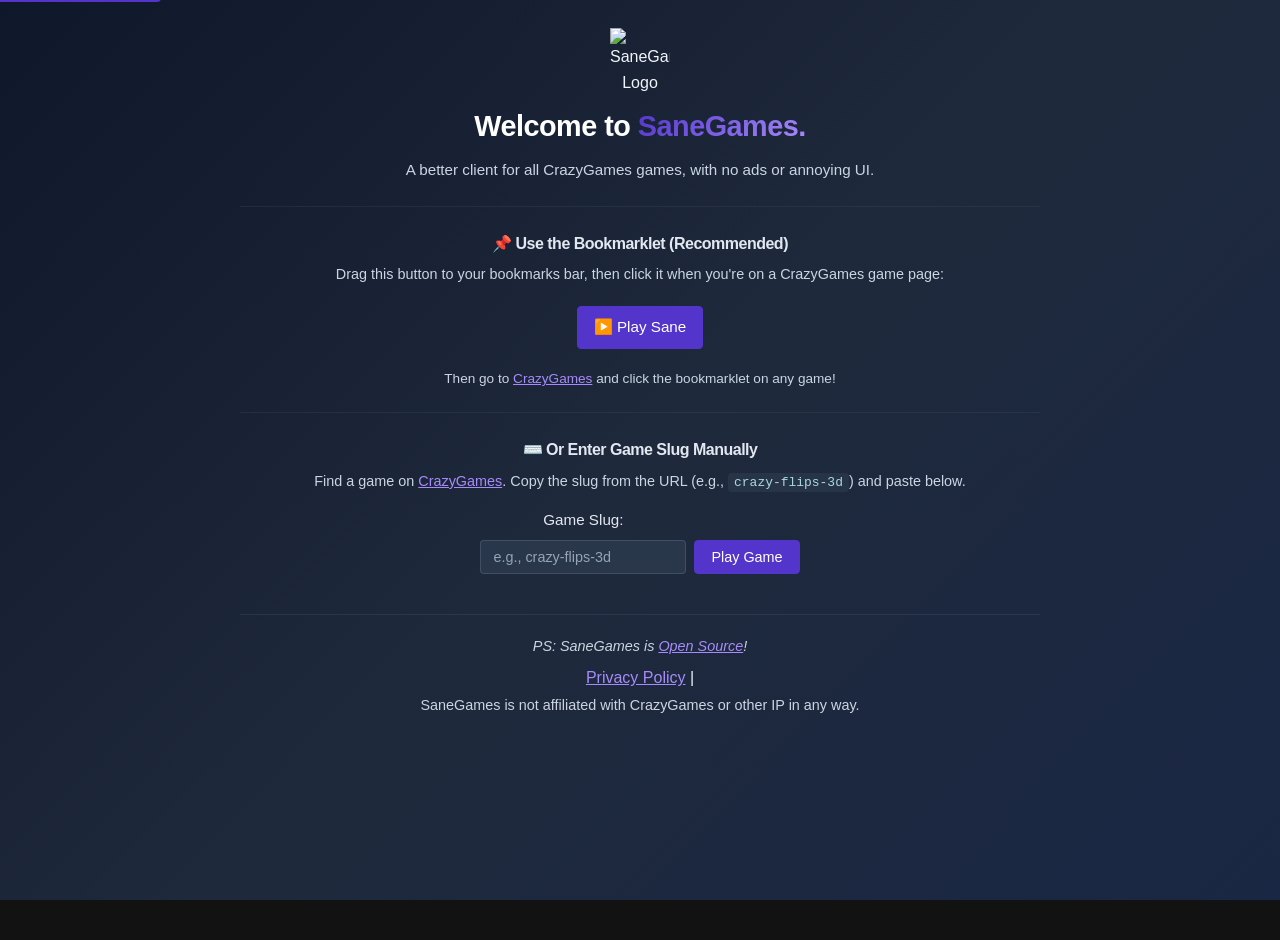
==== index.html @ f8cfde4a "fix footer: update affiliation notice to use paragraph tag for better formatting" ====
<!DOCTYPE html>
<html lang="en">

<head>
    <title>SaneGames - Play CrazyGames Without Ads</title>
    <meta charset="UTF-8" />
    <meta name="viewport" content="width=device-width, initial-scale=1.0" />
    <meta name="color-scheme" content="dark" />

    <link rel="icon" type="image/png" href="assets/favicon.png" />

    <meta name="description" content="A better client for all CrazyGames games, with no ads or annoying UI. Free, open source, and fast." />
    <meta name="keywords" content="games, free games, online games, no ads, crazygames, client, wrapper, open source" />
    <meta name="author" content="SaneGames (Elouan Grimm)" />
    <meta name="theme-color" content="#5335CC" />

    <meta property="og:title" content="SaneGames - Play CrazyGames Without Ads" />
    <meta property="og:description" content="A better client for all CrazyGames games, with no ads or annoying UI." />
    <meta property="og:image" content="assets/thumbnail.png" />
    <meta property="og:type" content="website" />
    <meta property="og:url" content="https://sanegames.elouan.xyz/" />
    <meta property="og:site_name" content="SaneGames" />

    <meta name="twitter:card" content="summary_large_image" />
    <meta name="twitter:title" content="SaneGames - Play CrazyGames Without Ads" />
    <meta name="twitter:description" content="A better client for all CrazyGames games, with no ads or annoying UI." />
    <meta name="twitter:image" content="assets/thumbnail.png" />

    <script type="application/ld+json">
    {
      "@context": "https://schema.org",
      "@type": "WebApplication",
      "name": "SaneGames",
      "description": "A better client for all CrazyGames games, with no ads or annoying UI.",
      "url": "https://sanegames.elouan.xyz/",
      "image": "https://sanegames.elouan.xyz/assets/thumbnail.png",
      "applicationCategory": "GameApplication",
      "offers": {
        "@type": "Offer",
        "price": "0",
        "priceCurrency": "USD"
      },
      "author": {
        "@type": "Person",
        "name": "Elouan Grimm"
      }
    }
    </script>

    <script>
        !function (e, t) { var s, r, o, i; t.__SV || (window.posthog = t, t._i = [], t.init = function (n, a, p) { function g(e, t) { var s = t.split("."); 2 == s.length && (e = e[s[0]], t = s[1]), e[t] = function () { e.push([t].concat(Array.prototype.slice.call(arguments, 0))) } } (o = e.createElement("script")).type = "text/javascript", o.crossOrigin = "anonymous", o.async = !0, o.src = a.api_host.replace(".i.posthog.com", "-assets.i.posthog.com") + "/static/array.js", (i = e.getElementsByTagName("script")[0]).parentNode.insertBefore(o, i); var c = t; for (void 0 !== p ? c = t[p] = [] : p = "posthog", c.people = c.people || [], c.toString = function (e) { var t = "posthog"; return "posthog" !== p && (t += "." + p), e || (t += " (stub)"), t }, c.people.toString = function () { return c.toString(1) + ".people (stub)" }, s = "init bs ws ge fs capture De Ai $s register register_once register_for_session unregister unregister_for_session Is getFeatureFlag getFeatureFlagPayload isFeatureEnabled reloadFeatureFlags updateEarlyAccessFeatureEnrollment getEarlyAccessFeatures on onFeatureFlags onSurveysLoaded onSessionId getSurveys getActiveMatchingSurveys renderSurvey canRenderSurvey canRenderSurveyAsync identify setPersonProperties group resetGroups setPersonPropertiesForFlags resetPersonPropertiesForFlags setGroupPropertiesForFlags resetGroupPropertiesForFlags reset get_distinct_id getGroups get_session_id get_session_replay_url alias set_config startSessionRecording stopSessionRecording sessionRecordingStarted captureException loadToolbar get_property getSessionProperty xs Ss createPersonProfile Es gs opt_in_capturing opt_out_capturing has_opted_in_capturing has_opted_out_capturing clear_opt_in_out_capturing ys debug ks getPageViewId captureTraceFeedback captureTraceMetric".split(" "), r = 0; r < s.length; r++)g(c, s[r]); t._i.push([n, a, p]) }, t.__SV = 1) }(document, window.posthog || []),
            posthog.init("phc_W4DPbbp1Qbz4lPVtWrFF54GFUabBHpKzNJx9U6fryBZ", {
                api_host: "https://posthog.elouan.xyz/ingest",
                ui_host: "https://us.posthog.com",
                person_profiles: "always",
            });
    </script>

    <link rel="stylesheet" href="style.css" />
</head>

<body>
    <a href="#main-content" class="skip-link">Skip to main content</a>

    <div class="loader" id="loader" aria-label="Loading game...">Loading…</div>

    <main class="loader" id="gameInput">
        <div class="hero-section">
            <img src="assets/logo.png" alt="SaneGames Logo" style="width:60px; display:block; margin: 0 auto 0.5em auto;" />
            <h1>Welcome to <b>SaneGames.</b></h1>
            <h2 id="tagline">
                A better client for all CrazyGames games, with no ads or annoying UI.
            </h2>
        </div>

        <section id="main-content" aria-label="Game loading options">
            <h3>📌 Use the Bookmarklet (Recommended)</h3>
            <p>
                Drag this button to your bookmarks bar, then click it when you're on a CrazyGames game page:
            </p>
            <div style="text-align: center; margin: 0.8em 0;">
                <a href="javascript:(function(){const s='sanegames.elouan.xyz',h=window.location.hostname,f=window.location.href;if(h===s){alert('Hey, don\'t CLICK me here, DRAG me to your bookmarks bar!')}else{const r=/crazygames\.(?:com|id|dev|co\.uk|net|org|[a-z]{2})\/game\/([^\/?#]+)/,m=f.match(r);if(m&&m[1]){const g=m[1],n=`https://sanegames.elouan.xyz/?game=${g}`;window.location.href=n}else{alert('Please navigate to a CrazyGames game page first, then click the bookmarklet.')}}})();"
                    class="bookmarklet-button" draggable="true"
                    onclick="event.preventDefault(); alert('Hey, don\'t CLICK me here, DRAG me to your bookmarks bar!');"
                    role="button"
                    aria-label="Drag to bookmarks bar to install SaneGames bookmarklet">
                    ▶️ Play Sane
                </a>
            </div>
            <p style="text-align: center; font-size: 0.85em; margin-top: 0.8em;">
                Then go to <a href="https://www.crazygames.com/" rel="noopener noreferrer">CrazyGames</a> and click the bookmarklet on any game!
            </p>
        </section>

        <section>
            <h3>⌨️ Or Enter Game Slug Manually</h3>
            <p>
                Find a game on <a href="https://www.crazygames.com/" rel="noopener noreferrer">CrazyGames</a>. Copy the slug from the URL (e.g., <code>crazy-flips-3d</code>) and paste below.
            </p>
            <div style="display: flex; gap: 8px; justify-content: center; align-items: flex-end; flex-wrap: wrap; margin: 1em 0;">
                <div>
                    <label for="gameSlugInput" class="input-label">Game Slug:</label>
                    <input type="text" placeholder="e.g., crazy-flips-3d" id="gameSlugInput" aria-label="Game slug input field. Press Enter or click Play Game to load." />
                </div>
                <button onclick="loadGameFromInput()" aria-label="Load and play the entered game">Play Game</button>
            </div>
        </section>

        <footer>
            <p>
                <i>PS: SaneGames is
                    <a href="https://github.com/sanegamz/sanegamz.github.io" rel="noopener noreferrer">Open Source</a>!</i>
            </p>
            <nav aria-label="Footer links">
                <a href="/privacypolicy">Privacy Policy</a> | <p>SaneGames is not affiliated with CrazyGames or other IP in any way.</p>
            </nav>
        </footer>
    </main>
	<div id="recommendationsPopup">
		<h2>Game Recommendations</h2>
		<p>Below are a few half-decent games.</p>
		<ul>
			<li>
				<a href="?game=ragdoll-archers" onclick="closeRecommendations()">Ragdoll Archers</a>
			</li>
			<li>
				<a href="?game=havendock" onclick="closeRecommendations()">Havendock</a>
			</li>
			<li>
				<a href="?game=crazy-flips-3d" onclick="closeRecommendations()">Crazy Flips 3D</a>
			</li>
		</ul>

		<h3 onclick="closeRecommendations()" style="cursor: pointer; color: #e0d9ff;">Close</h3>
	</div>

    <script src="main.js"></script>
</body>

</html>
---- style.css ----
html {
    scroll-behavior: smooth;
}

body {
    width: 100%;
    margin: 0;
    background: linear-gradient(135deg, #0f172a 0%, #1e293b 50%, #1a2744 100%);
    background-attachment: fixed;
    min-height: 100vh;
    color: #f1f5f9;
    font-family: -apple-system, BlinkMacSystemFont, 'Segoe UI', 'Roboto', 'Oxygen', 'Ubuntu', 'Cantarell', 'Fira Sans', 'Droid Sans', 'Helvetica Neue', sans-serif;
    font-size: 16px;
    line-height: 1.6;
}

/* Skip link for accessibility */
.skip-link {
    position: absolute;
    top: -40px;
    left: 0;
    background: #5335CC;
    color: white;
    padding: 8px;
    text-decoration: none;
    border-radius: 0 0 4px 0;
    z-index: 100;
}

.skip-link:focus {
    top: 0;
}

.loader {
    display: flex;
    flex-direction: column;
    justify-content: center;
    align-items: center;
    min-height: 100vh;
    text-align: center;
    padding: 20px;
}

.loader>* {
    margin: 0.4em 0;
}

main {
    padding: 20px;
    max-width: 800px;
    width: 100%;
    margin: 0 auto;
}

h1, h2, h3, h4, h5, h6 {
    font-weight: 600;
    letter-spacing: -0.5px;
}

h1 {
    font-size: 1.8rem;
    margin: 0.2em 0 0.3em 0;
    color: #fff;
    font-weight: 700;
}

h1 b {
    background: linear-gradient(135deg, #5335CC 0%, #a78bfa 100%);
    -webkit-background-clip: text;
    -webkit-text-fill-color: transparent;
    background-clip: text;
}

.hero-section {
    text-align: center;
    margin-bottom: 1.5em;
    padding-bottom: 1em;
    border-bottom: 1px solid rgba(100, 116, 139, 0.15);
}

h2 {
    font-size: 0.95rem;
    margin: 0.3em 0 0.5em 0;
    color: #cbd5e1;
    font-weight: 400;
    letter-spacing: 0;
}

h3 {
    font-size: 1rem;
    margin: 0 0 0.5em 0;
    color: #e2e8f0;
    font-weight: 600;
}

section {
    margin: 1em 0;
    padding: 1em 0;
    border-bottom: 1px solid rgba(100, 116, 139, 0.15);
}

section:last-of-type {
    border-bottom: none;
}

footer {
    margin-top: 1.5em;
    padding-top: 1em;
    padding-bottom: 1em;
    border-top: 1px solid rgba(100, 116, 139, 0.2);
    text-align: center;
}

footer nav {
    margin-top: 0.5em;
}

footer p {
    margin: 0.3em 0;
    font-size: 0.9em;
}

p {
    margin: 0.5em 0;
    color: #cbd5e1;
    line-height: 1.5;
    font-size: 0.9em;
}

code {
    background-color: rgba(51, 65, 85, 0.5);
    padding: 2px 6px;
    border-radius: 4px;
    font-family: 'Monaco', 'Courier New', monospace;
    color: #a8dadc;
    font-size: 0.9em;
}

.input-label {
    display: block;
    margin-bottom: 0.5em;
    font-weight: 500;
    color: #e2e8f0;
    font-size: 0.95em;
}

.loader {
    display: flex;
    flex-direction: column;
    justify-content: center;
    align-items: center;
    height: 100vh;
}

.loader>* {
    margin: 0.5em 0;
}

input[type='text'] {
    padding: 8px 12px;
    border: 1px solid rgba(100, 116, 139, 0.4);
    border-radius: 4px;
    font-size: 0.9em;
    background-color: rgba(51, 65, 85, 0.6);
    color: #f1f5f9;
    width: 100%;
    max-width: 250px;
    box-sizing: border-box;
    transition: all 0.15s ease;
    font-family: inherit;
}

input[type='text']:focus {
    outline: none;
    border-color: #5335CC;
    background-color: rgba(51, 65, 85, 0.8);
}

input[type='text']::placeholder {
    color: #94a3b8;
}

button {
    padding: 8px 16px;
    border: 1px solid #5335CC;
    border-radius: 4px;
    background: #5335CC;
    color: white;
    font-size: 0.9em;
    font-weight: 500;
    cursor: pointer;
    transition: all 0.15s ease;
    font-family: inherit;
}

button:hover {
    background: #6842d6;
    border-color: #6842d6;
}

button:active {
    background: #4527b3;
}

button:focus {
    outline: 2px solid #a78bfa;
    outline-offset: 2px;
}

button:disabled {
    opacity: 0.5;
    cursor: not-allowed;
}

.css-inwm4l,
.css-13yk3gq,
#qr-modal-toggle-button,
a[target="_blank"] {
    display: none !important;
}

#gameInput {
    display: none !important;
}

#gameInput.active {
    display: block !important;
}

a {
    color: #a78bfa;
    cursor: pointer;
    text-decoration: underline;
    transition: color 0.2s ease;
}

a:hover {
    color: #d8b4fe;
    text-decoration: none;
}

a:focus {
    outline: 2px solid #a78bfa;
    outline-offset: 2px;
    border-radius: 2px;
}

a[rel="noopener noreferrer"]:after {
    margin-left: 4px;
}

#recommendationsPopup {
    display: none;
    position: fixed;
    top: 50%;
    left: 50%;
    transform: translate(-50%, -50%);
    background-color: #334155;
    color: white;
    padding: 20px;
    border-radius: 0.5em;
    box-shadow: 0 0 10px rgba(0, 0, 0, 0.5);
    z-index: 1000;
    width: 80%;
    max-width: 600px;
}

#recommendationsPopup h2 {
    margin-top: 0;
}

#recommendationsPopup ul {
    list-style-type: none;
    padding: 0;
}

#recommendationsPopup li {
    margin-bottom: 0.5em;
}

#recommendationsPopup a {
    color: #a993ff;
    text-decoration: none;
}

#recommendationsPopup a:hover {
    text-decoration: underline;
}

#recommendationsPopup.active {
    display: block;
}

.bookmarklet-button {
    display: inline-block;
    padding: 8px 16px;
    background: #5335CC;
    color: white;
    font-size: 0.95em;
    font-weight: 500;
    text-decoration: none;
    border-radius: 4px;
    cursor: grab;
    transition: all 0.15s ease;
    user-select: none;
    border: 1px solid #5335CC;
    margin: 0.5em 0;
}

.bookmarklet-button:hover {
    background: #6842d6;
    border-color: #6842d6;
}

.bookmarklet-button:active {
    cursor: grabbing;
    background: #4527b3;
}

.bookmarklet-button:focus {
    outline: 2px solid #a78bfa;
    outline-offset: 2px;
}

#cookieConsentBanner {
    display: none;
    /* Initially hidden by JavaScript if cookie exists */
    position: fixed;
    bottom: 15px;
    /* Elevate slightly from the absolute bottom */
    left: 50%;
    /* Center horizontally */
    width: 90%;
    /* Don't take full width on larger screens */
    max-width: 550px;
    /* Max width for the banner */
    background-color: #2d3748;
    /* Dark bluish-gray, or your preferred dark gray */
    color: #e2e8f0;
    /* Light gray text for readability */
    padding: 18px 25px;
    border-radius: 8px;
    /* Rounded corners */
    z-index: 100000;
    box-shadow: 0 4px 15px rgba(0, 0, 0, 0.2);
    /* Softer shadow */
    text-align: left;
    /* Align text to the left for a cleaner look in a smaller box */
    font-family: 'Arial', sans-serif;
    /* Or your site's font */
    font-size: 14px;
    line-height: 1.5;
    box-sizing: border-box;
}

#cookieConsentBanner p {
    margin: 0 0 15px 0;
    /* Paragraph bottom margin */
    font-size: 13.5px;
    /* Slightly smaller text for the paragraph */
}

#cookieConsentBanner a {
    color: #a3bffa;
    /* A lighter, accessible blue for links on dark bg */
    text-decoration: underline;
    font-weight: normal;
    /* Normal weight for links in paragraph */
}

#cookieConsentBanner a:hover {
    color: #c3daff;
}

.cookie-buttons-container {
    /* Flex container for buttons */
    display: flex;
    justify-content: flex-end;
    /* Align buttons to the right */
    gap: 10px;
    /* Space between buttons */
    margin-top: 10px;
}

#cookieConsentBanner button {
    background-color: #5335CC;
    /* YOUR PRIMARY PURPLE */
    color: white;
    border: none;
    padding: 8px 16px;
    /* Smaller padding for smaller buttons */
    border-radius: 5px;
    cursor: pointer;
    font-weight: bold;
    font-size: 13px;
    /* Smaller font for buttons */
    transition: background-color 0.2s ease, transform 0.1s ease;
    min-width: 100px;
    /* Minimum width for buttons */
    text-align: center;
}

#cookieConsentBanner button:hover {
    background-color: #5737d9;
    /* Darker shade of purple on hover */
    transform: translateY(-1px);
    /* Slight lift on hover */
}

/* "Decline" or "Essentials" button - more subtle */
#cookieConsentBanner button#cookieDeclineButton {
    background-color: #4a5568;
    /* A medium gray */
    color: #e2e8f0;
    /* Light gray text */
}

#cookieConsentBanner button#cookieDeclineButton:hover {
    background-color: #718096;
    /* Lighter gray on hover */
}

/* Adjust body padding when banner is visible */
/* The height of this banner will be less, so padding can be smaller */
body.cookie-banner-visible {
    /* Calculate based on banner height + bottom offset + some leeway */
    /* Approx: 18+13.5 (font-size*line-height) + 15 + 10 + 35 (button height) + 18 + 15 = ~115px */
    padding-bottom: 120px;
    /* Adjust as needed */
}

/* Responsive adjustments for very small screens */
@media (max-width: 768px) {
    h1 {
        font-size: 2.2rem;
    }

    h2 {
        font-size: 1.05rem;
    }

    h3 {
        font-size: 1.1rem;
    }

    main {
        padding: 30px 16px;
    }

    .loader {
        padding: 30px 16px;
    }
}

@media (max-width: 600px) {
    h1 {
        font-size: 1.8rem;
    }

    h2 {
        font-size: 1rem;
    }

    h3 {
        font-size: 1rem;
    }

    section {
        padding: 1.5em 0;
        margin: 1.5em 0;
    }

    #cookieConsentBanner {
        width: 95%;
        bottom: 10px;
        padding: 15px;
    }

    #cookieConsentBanner p {
        font-size: 13px;
    }

    .cookie-buttons-container {
        flex-direction: column;
        align-items: stretch;
    }

    #cookieConsentBanner button {
        width: 100%;
        margin: 5px 0;
        font-size: 14px;
        padding: 10px 15px;
    }

    body.cookie-banner-visible {
        padding-bottom: 180px;
    }
}
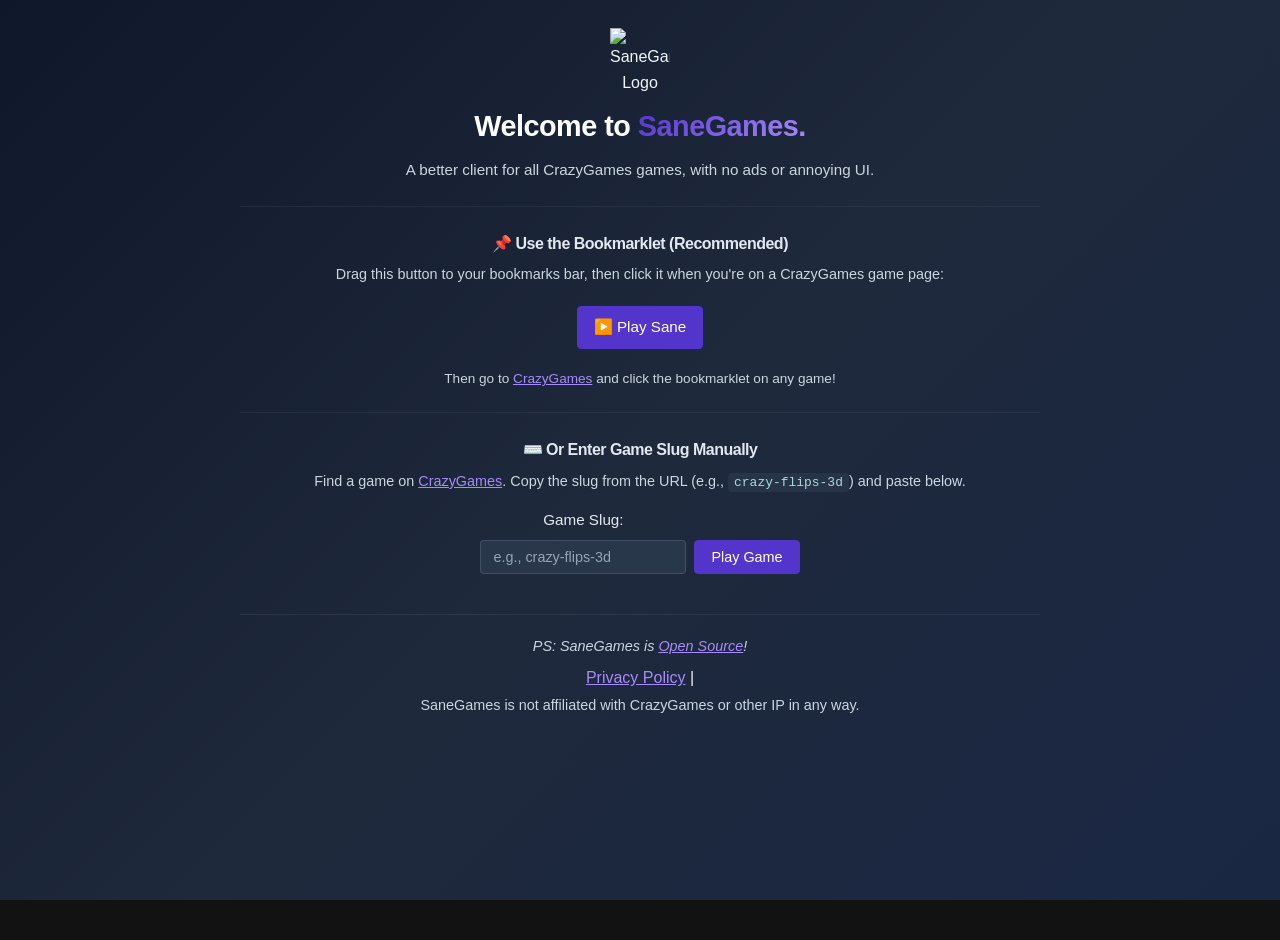
==== commit 865068bd: "fix accessibility: remove skip link as it was redundant" ====
--- a/index.html
+++ b/index.html
@@ -60,8 +60,6 @@
 </head>
 
 <body>
-    <a href="#main-content" class="skip-link">Skip to main content</a>
-
     <div class="loader" id="loader" aria-label="Loading game...">Loading…</div>
 
     <main class="loader" id="gameInput">
--- a/style.css
+++ b/style.css
@@ -12,23 +12,6 @@
     font-family: -apple-system, BlinkMacSystemFont, 'Segoe UI', 'Roboto', 'Oxygen', 'Ubuntu', 'Cantarell', 'Fira Sans', 'Droid Sans', 'Helvetica Neue', sans-serif;
     font-size: 16px;
     line-height: 1.6;
-}
-
-/* Skip link for accessibility */
-.skip-link {
-    position: absolute;
-    top: -40px;
-    left: 0;
-    background: #5335CC;
-    color: white;
-    padding: 8px;
-    text-decoration: none;
-    border-radius: 0 0 4px 0;
-    z-index: 100;
-}
-
-.skip-link:focus {
-    top: 0;
 }
 
 .loader {
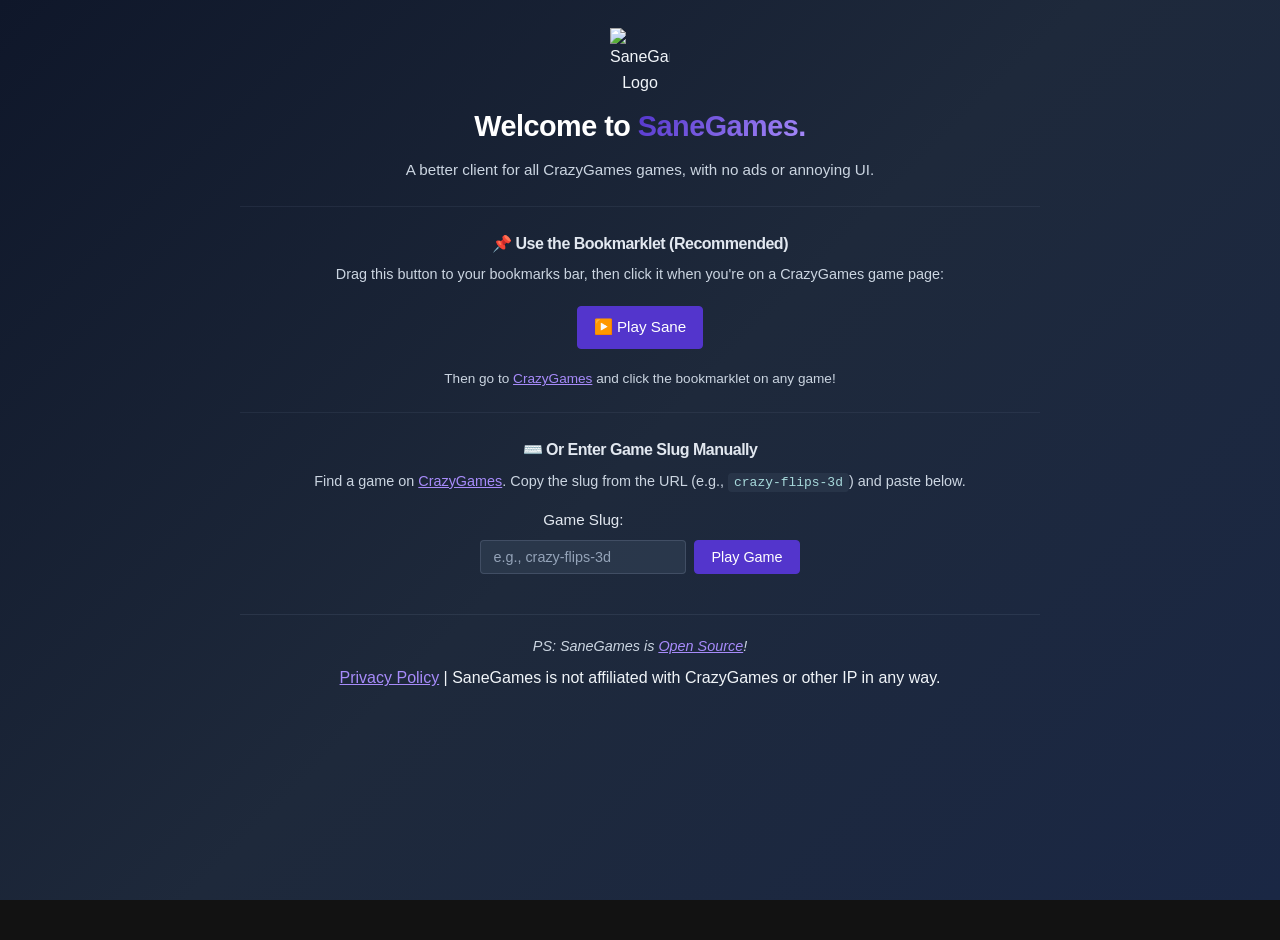
==== commit 8e764e05: "fix footer: remove paragraph tag for affiliation notice for better formatting" ====
--- a/index.html
+++ b/index.html
@@ -110,7 +110,7 @@
                     <a href="https://github.com/sanegamz/sanegamz.github.io" rel="noopener noreferrer">Open Source</a>!</i>
             </p>
             <nav aria-label="Footer links">
-                <a href="/privacypolicy">Privacy Policy</a> | <p>SaneGames is not affiliated with CrazyGames or other IP in any way.</p>
+                <a href="/privacypolicy">Privacy Policy</a> | SaneGames is not affiliated with CrazyGames or other IP in any way.
             </nav>
         </footer>
     </main>
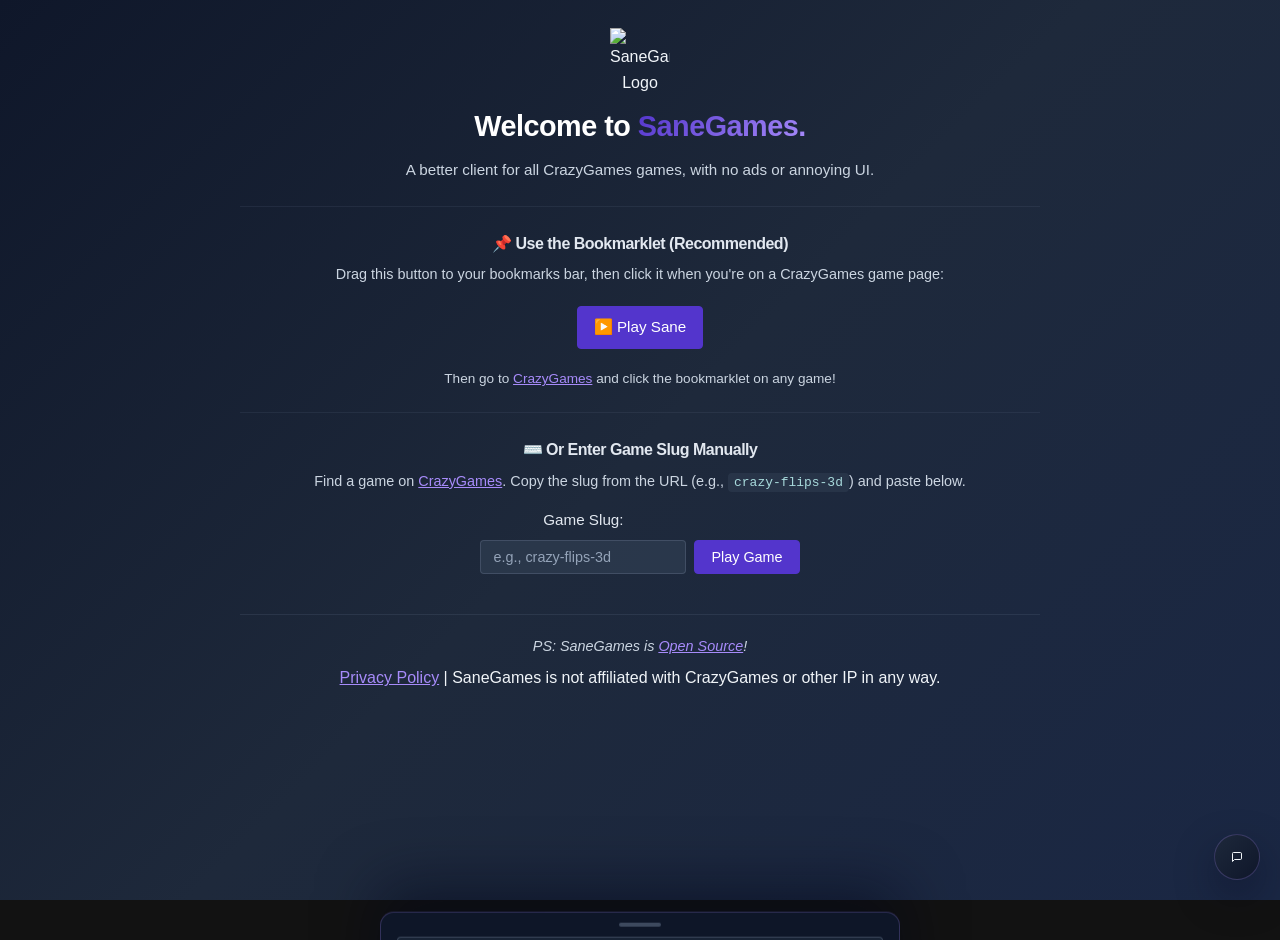
==== commit e46a3416: "EXPERIMENTAL PALMFRAME" ====
--- a/index.html
+++ b/index.html
@@ -35,11 +35,6 @@
       "url": "https://sanegames.elouan.xyz/",
       "image": "https://sanegames.elouan.xyz/assets/thumbnail.png",
       "applicationCategory": "GameApplication",
-      "offers": {
-        "@type": "Offer",
-        "price": "0",
-        "priceCurrency": "USD"
-      },
       "author": {
         "@type": "Person",
         "name": "Elouan Grimm"
@@ -50,9 +45,9 @@
     <script>
         !function (e, t) { var s, r, o, i; t.__SV || (window.posthog = t, t._i = [], t.init = function (n, a, p) { function g(e, t) { var s = t.split("."); 2 == s.length && (e = e[s[0]], t = s[1]), e[t] = function () { e.push([t].concat(Array.prototype.slice.call(arguments, 0))) } } (o = e.createElement("script")).type = "text/javascript", o.crossOrigin = "anonymous", o.async = !0, o.src = a.api_host.replace(".i.posthog.com", "-assets.i.posthog.com") + "/static/array.js", (i = e.getElementsByTagName("script")[0]).parentNode.insertBefore(o, i); var c = t; for (void 0 !== p ? c = t[p] = [] : p = "posthog", c.people = c.people || [], c.toString = function (e) { var t = "posthog"; return "posthog" !== p && (t += "." + p), e || (t += " (stub)"), t }, c.people.toString = function () { return c.toString(1) + ".people (stub)" }, s = "init bs ws ge fs capture De Ai $s register register_once register_for_session unregister unregister_for_session Is getFeatureFlag getFeatureFlagPayload isFeatureEnabled reloadFeatureFlags updateEarlyAccessFeatureEnrollment getEarlyAccessFeatures on onFeatureFlags onSurveysLoaded onSessionId getSurveys getActiveMatchingSurveys renderSurvey canRenderSurvey canRenderSurveyAsync identify setPersonProperties group resetGroups setPersonPropertiesForFlags resetPersonPropertiesForFlags setGroupPropertiesForFlags resetGroupPropertiesForFlags reset get_distinct_id getGroups get_session_id get_session_replay_url alias set_config startSessionRecording stopSessionRecording sessionRecordingStarted captureException loadToolbar get_property getSessionProperty xs Ss createPersonProfile Es gs opt_in_capturing opt_out_capturing has_opted_in_capturing has_opted_out_capturing clear_opt_in_out_capturing ys debug ks getPageViewId captureTraceFeedback captureTraceMetric".split(" "), r = 0; r < s.length; r++)g(c, s[r]); t._i.push([n, a, p]) }, t.__SV = 1) }(document, window.posthog || []),
             posthog.init("phc_W4DPbbp1Qbz4lPVtWrFF54GFUabBHpKzNJx9U6fryBZ", {
-                api_host: "https://posthog.elouan.xyz/ingest",
+                api_host: "https://t.elouan.xyz/",
                 ui_host: "https://us.posthog.com",
-                person_profiles: "always",
+                cookieless_mode: 'always',
             });
     </script>
 
@@ -107,7 +102,7 @@
         <footer>
             <p>
                 <i>PS: SaneGames is
-                    <a href="https://github.com/sanegamz/sanegamz.github.io" rel="noopener noreferrer">Open Source</a>!</i>
+                    <a href="https://github.com/elouangrimm/sanegames" rel="noopener noreferrer">Open Source</a>!</i>
             </p>
             <nav aria-label="Footer links">
                 <a href="/privacypolicy">Privacy Policy</a> | SaneGames is not affiliated with CrazyGames or other IP in any way.
@@ -132,6 +127,8 @@
 		<h3 onclick="closeRecommendations()" style="cursor: pointer; color: #e0d9ff;">Close</h3>
 	</div>
 
+    <script src="palmframe.js"></script>
+    <palmframe-widget project="w82cB8t3Jgv0" />
     <script src="main.js"></script>
 </body>
 
--- a/style.css
+++ b/style.css
@@ -478,4 +478,433 @@
     body.cookie-banner-visible {
         padding-bottom: 180px;
     }
+}
+
+palmframe-widget {
+    color-scheme: dark;
+    --pf-background: rgba(15, 23, 42, 0.96);
+    --pf-foreground: #f1f5f9;
+    --pf-primary: #5335cc;
+    --pf-primary-foreground: #ffffff;
+    --pf-primary-hover: #6842d6;
+    --pf-muted: rgba(51, 65, 85, 0.92);
+    --pf-muted-foreground: #cbd5e1;
+    --pf-accent: rgba(83, 53, 204, 0.14);
+    --pf-border: rgba(167, 139, 250, 0.24);
+    --pf-input: rgba(100, 116, 139, 0.45);
+    --pf-ring: #a78bfa;
+    --pf-ring-shadow: rgba(167, 139, 250, 0.28);
+    --pf-link: #a78bfa;
+    --pf-link-hover: #d8b4fe;
+    --pf-sentiment-hate: #60a5fa;
+    --pf-sentiment-love: #fbbf24;
+    --pf-backdrop: rgba(2, 6, 23, 0.72);
+    --pf-shadow: 0 -24px 60px rgba(2, 6, 23, 0.5);
+    --pf-radius: 4px;
+    font-family: -apple-system, BlinkMacSystemFont, 'Segoe UI', 'Roboto', 'Oxygen', 'Ubuntu', 'Cantarell', 'Fira Sans', 'Droid Sans', 'Helvetica Neue', sans-serif;
+}
+
+palmframe-widget,
+palmframe-widget * {
+    box-sizing: border-box;
+}
+
+palmframe-widget .pf-trigger {
+    position: fixed;
+    right: 20px;
+    bottom: 20px;
+    z-index: 2147483646;
+    width: 46px;
+    height: 46px;
+    display: inline-flex;
+    align-items: center;
+    justify-content: center;
+    border: 1px solid var(--pf-border);
+    border-radius: 999px;
+    background: linear-gradient(135deg, rgba(30, 41, 59, 0.98) 0%, rgba(15, 23, 42, 0.98) 100%);
+    color: var(--pf-foreground);
+    box-shadow: 0 16px 40px rgba(2, 6, 23, 0.35);
+    cursor: pointer;
+    transition: transform 0.15s ease, border-color 0.15s ease, background 0.15s ease;
+}
+
+palmframe-widget[position="bottom-left"] .pf-trigger {
+    right: auto;
+    left: 20px;
+}
+
+palmframe-widget[position="top-right"] .pf-trigger {
+    top: 20px;
+    bottom: auto;
+}
+
+palmframe-widget[position="top-left"] .pf-trigger {
+    top: 20px;
+    bottom: auto;
+    right: auto;
+    left: 20px;
+}
+
+palmframe-widget .pf-trigger:hover {
+    transform: translateY(-1px);
+    background: linear-gradient(135deg, rgba(83, 53, 204, 0.24) 0%, rgba(30, 41, 59, 0.98) 100%);
+    border-color: rgba(167, 139, 250, 0.42);
+}
+
+palmframe-widget .pf-trigger:focus {
+    outline: 2px solid var(--pf-ring);
+    outline-offset: 2px;
+}
+
+palmframe-widget .pf-trigger-tooltip {
+    position: absolute;
+    right: 0;
+    bottom: calc(100% + 10px);
+    padding: 6px 9px;
+    border: 1px solid var(--pf-border);
+    border-radius: 4px;
+    background: rgba(15, 23, 42, 0.98);
+    color: var(--pf-foreground);
+    font-size: 12px;
+    line-height: 1;
+    white-space: nowrap;
+    opacity: 0;
+    transform: translateY(4px);
+    pointer-events: none;
+    transition: opacity 0.15s ease, transform 0.15s ease;
+}
+
+palmframe-widget[position="bottom-left"] .pf-trigger-tooltip,
+palmframe-widget[position="top-left"] .pf-trigger-tooltip {
+    right: auto;
+    left: 0;
+}
+
+palmframe-widget[position="top-right"] .pf-trigger-tooltip,
+palmframe-widget[position="top-left"] .pf-trigger-tooltip {
+    top: calc(100% + 10px);
+    bottom: auto;
+}
+
+palmframe-widget .pf-trigger:hover .pf-trigger-tooltip {
+    opacity: 1;
+    transform: translateY(0);
+}
+
+palmframe-widget .pf-menu-backdrop,
+palmframe-widget .pf-backdrop {
+    position: fixed;
+    inset: 0;
+    z-index: 2147483646;
+}
+
+palmframe-widget .pf-menu-backdrop {
+    display: none;
+}
+
+palmframe-widget .pf-menu-backdrop.pf-menu-open {
+    display: block;
+}
+
+palmframe-widget .pf-backdrop {
+    background: var(--pf-backdrop);
+    opacity: 0;
+    pointer-events: none;
+    transition: opacity 0.2s ease;
+}
+
+palmframe-widget .pf-backdrop.pf-open {
+    opacity: 1;
+    pointer-events: auto;
+}
+
+palmframe-widget .pf-menu,
+palmframe-widget .pf-popover {
+    background: var(--pf-background);
+    border: 1px solid var(--pf-border);
+    box-shadow: var(--pf-shadow);
+}
+
+palmframe-widget .pf-menu {
+    position: fixed;
+    right: 20px;
+    bottom: 76px;
+    z-index: 2147483647;
+    min-width: 200px;
+    padding: 6px;
+    border-radius: 8px;
+    opacity: 0;
+    transform: translateY(6px) scale(0.98);
+    pointer-events: none;
+    transition: opacity 0.15s ease, transform 0.15s ease;
+}
+
+palmframe-widget[position="bottom-left"] .pf-menu {
+    right: auto;
+    left: 20px;
+}
+
+palmframe-widget[position="top-right"] .pf-menu {
+    top: 76px;
+    bottom: auto;
+}
+
+palmframe-widget[position="top-left"] .pf-menu {
+    top: 76px;
+    bottom: auto;
+    right: auto;
+    left: 20px;
+}
+
+palmframe-widget .pf-menu.pf-menu-open {
+    opacity: 1;
+    transform: translateY(0) scale(1);
+    pointer-events: auto;
+}
+
+palmframe-widget .pf-menu-item,
+palmframe-widget .pf-menu-item[target="_blank"] {
+    display: flex !important;
+    align-items: center;
+    gap: 10px;
+    width: 100%;
+    padding: 9px 11px;
+    border: 1px solid transparent;
+    border-radius: 4px;
+    background: transparent;
+    color: var(--pf-foreground);
+    font: inherit;
+    font-size: 0.88rem;
+    text-decoration: none;
+    cursor: pointer;
+    transition: background 0.15s ease, border-color 0.15s ease;
+}
+
+palmframe-widget .pf-menu-item:hover {
+    background: rgba(83, 53, 204, 0.12);
+    border-color: rgba(167, 139, 250, 0.18);
+}
+
+palmframe-widget .pf-menu-item svg {
+    flex-shrink: 0;
+    color: var(--pf-muted-foreground);
+}
+
+palmframe-widget .pf-menu-separator {
+    height: 1px;
+    margin: 4px 6px;
+    background: rgba(100, 116, 139, 0.2);
+}
+
+palmframe-widget .pf-popover {
+    position: fixed;
+    right: 0;
+    bottom: 0;
+    left: 0;
+    z-index: 2147483647;
+    width: min(520px, calc(100vw - 24px));
+    margin: 0 auto;
+    overflow: hidden;
+    border-bottom: none;
+    border-radius: 14px 14px 0 0;
+    transform: translateY(105%);
+    transition: transform 0.3s cubic-bezier(0.32, 0.72, 0, 1);
+    backdrop-filter: blur(12px);
+}
+
+palmframe-widget .pf-popover.pf-open {
+    transform: translateY(0);
+}
+
+palmframe-widget .pf-handle {
+    width: 42px;
+    height: 4px;
+    margin: 10px auto;
+    border-radius: 999px;
+    background: rgba(100, 116, 139, 0.55);
+}
+
+palmframe-widget .pf-body {
+    padding: 0 16px 10px;
+}
+
+palmframe-widget .pf-textarea {
+    width: 100%;
+    min-height: 108px;
+    padding: 10px 12px;
+    border: 1px solid var(--pf-input);
+    border-radius: 4px;
+    background: rgba(30, 41, 59, 0.72);
+    color: var(--pf-foreground);
+    font: inherit;
+    font-size: 0.95rem;
+    line-height: 1.5;
+    resize: none;
+}
+
+palmframe-widget .pf-textarea::placeholder {
+    color: #94a3b8;
+}
+
+palmframe-widget .pf-textarea:focus {
+    outline: none;
+    border-color: var(--pf-ring);
+    box-shadow: 0 0 0 3px var(--pf-ring-shadow);
+    background: rgba(30, 41, 59, 0.92);
+}
+
+palmframe-widget .pf-footer {
+    display: flex;
+    align-items: center;
+    justify-content: space-between;
+    gap: 10px;
+    flex-wrap: wrap;
+    padding: 8px 16px 16px;
+}
+
+palmframe-widget .pf-sentiments {
+    display: flex;
+    align-items: center;
+    gap: 4px;
+    flex-wrap: wrap;
+}
+
+palmframe-widget .pf-sentiment-btn {
+    position: relative;
+    width: 34px;
+    height: 34px;
+    display: inline-flex;
+    align-items: center;
+    justify-content: center;
+    padding: 0;
+    border: 1px solid transparent;
+    border-radius: 4px;
+    background: transparent;
+    color: var(--pf-muted-foreground);
+}
+
+palmframe-widget .pf-sentiment-btn:hover {
+    background: rgba(83, 53, 204, 0.12);
+    border-color: rgba(167, 139, 250, 0.18);
+    color: var(--pf-foreground);
+}
+
+palmframe-widget .pf-sentiment-btn.pf-selected {
+    background: rgba(83, 53, 204, 0.2);
+    border-color: rgba(167, 139, 250, 0.3);
+    color: var(--pf-foreground);
+}
+
+palmframe-widget .pf-tooltip {
+    position: absolute;
+    bottom: calc(100% + 8px);
+    left: 50%;
+    padding: 5px 7px;
+    border: 1px solid var(--pf-border);
+    border-radius: 4px;
+    background: rgba(15, 23, 42, 0.98);
+    color: var(--pf-foreground);
+    font-size: 12px;
+    line-height: 1;
+    white-space: nowrap;
+    opacity: 0;
+    pointer-events: none;
+    transform: translateX(-50%) translateY(4px);
+    transition: opacity 0.15s ease, transform 0.15s ease;
+}
+
+palmframe-widget .pf-sentiment-btn:hover .pf-tooltip {
+    opacity: 1;
+    transform: translateX(-50%) translateY(0);
+}
+
+palmframe-widget .pf-send-btn {
+    min-width: 88px;
+    padding: 8px 16px;
+    border: 1px solid #5335CC;
+    border-radius: 4px;
+    background: #5335CC;
+    color: #ffffff;
+    font: inherit;
+    font-size: 0.9rem;
+    font-weight: 500;
+    cursor: pointer;
+    transition: background 0.15s ease, border-color 0.15s ease, opacity 0.15s ease;
+}
+
+palmframe-widget .pf-send-btn:hover {
+    background: #6842d6;
+    border-color: #6842d6;
+}
+
+palmframe-widget .pf-send-btn:focus {
+    outline: 2px solid #a78bfa;
+    outline-offset: 2px;
+}
+
+palmframe-widget .pf-send-btn:disabled {
+    opacity: 0.5;
+    cursor: not-allowed;
+}
+
+palmframe-widget .pf-success {
+    padding: 36px 16px;
+    color: var(--pf-foreground);
+    text-align: center;
+    font-size: 0.95rem;
+}
+
+palmframe-widget .pf-success-icon {
+    margin-bottom: 10px;
+    font-size: 24px;
+    color: #a78bfa;
+}
+
+@media (max-width: 600px) {
+    palmframe-widget .pf-trigger {
+        right: 14px;
+        bottom: 14px;
+    }
+
+    palmframe-widget[position="bottom-left"] .pf-trigger,
+    palmframe-widget[position="top-left"] .pf-trigger {
+        left: 14px;
+    }
+
+    palmframe-widget[position="top-right"] .pf-trigger,
+    palmframe-widget[position="top-left"] .pf-trigger {
+        top: 14px;
+    }
+
+    palmframe-widget .pf-menu {
+        right: 14px;
+        bottom: 70px;
+        left: 14px;
+        min-width: 0;
+    }
+
+    palmframe-widget[position="bottom-left"] .pf-menu,
+    palmframe-widget[position="top-left"] .pf-menu,
+    palmframe-widget[position="top-right"] .pf-menu {
+        left: 14px;
+        right: 14px;
+    }
+
+    palmframe-widget[position="top-right"] .pf-menu,
+    palmframe-widget[position="top-left"] .pf-menu {
+        top: 70px;
+        bottom: auto;
+    }
+
+    palmframe-widget .pf-popover {
+        width: calc(100vw - 12px);
+    }
+
+    palmframe-widget .pf-footer {
+        align-items: stretch;
+    }
+
+    palmframe-widget .pf-send-btn {
+        width: 100%;
+    }
 }
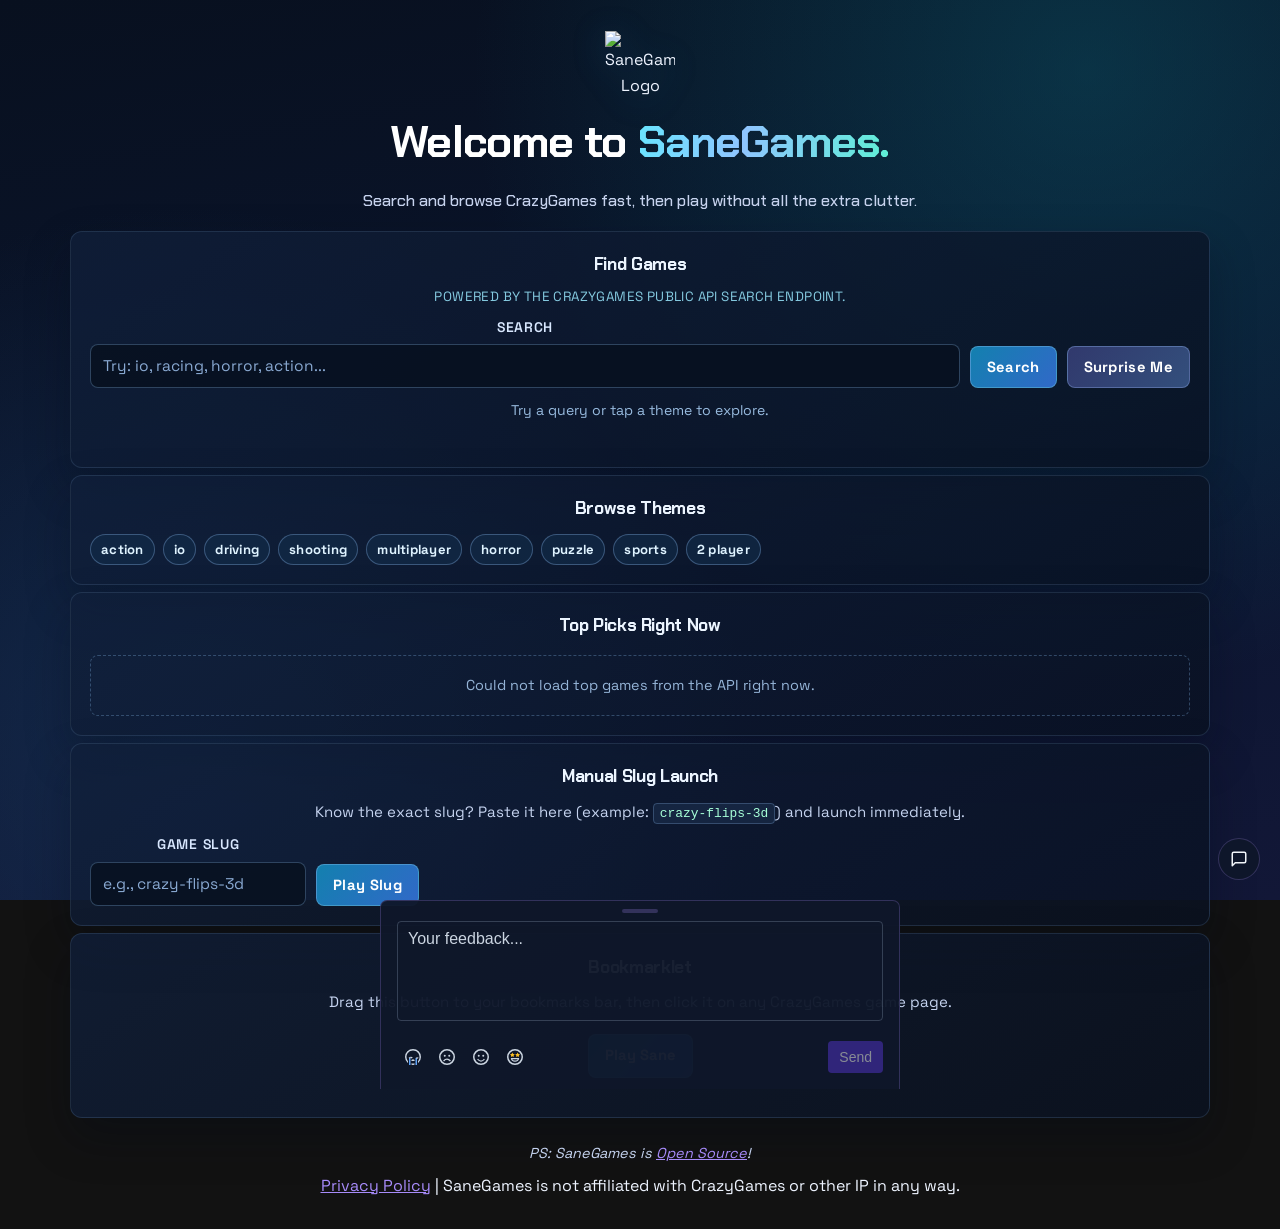
==== commit 124e8c95: "ADD STARCH YES I KNOW THE STYLES ARE SHIT" ====
--- a/index.html
+++ b/index.html
@@ -59,43 +59,64 @@
 
     <main class="loader" id="gameInput">
         <div class="hero-section">
-            <img src="assets/logo.png" alt="SaneGames Logo" style="width:60px; display:block; margin: 0 auto 0.5em auto;" />
+            <img src="assets/logo.png" alt="SaneGames Logo" class="hero-logo" />
             <h1>Welcome to <b>SaneGames.</b></h1>
             <h2 id="tagline">
-                A better client for all CrazyGames games, with no ads or annoying UI.
+                Search and browse CrazyGames fast, then play without all the extra clutter.
             </h2>
         </div>
 
-        <section id="main-content" aria-label="Game loading options">
-            <h3>📌 Use the Bookmarklet (Recommended)</h3>
+        <section class="search-panel" aria-label="Search CrazyGames titles">
+            <h3>Find Games</h3>
+            <p class="subtle-copy">Powered by the CrazyGames public API search endpoint.</p>
+            <div class="search-row">
+                <div class="search-input-wrap">
+                    <label for="gameSearchInput" class="input-label">Search</label>
+                    <input type="text" placeholder="Try: io, racing, horror, action..." id="gameSearchInput" aria-label="Search games" />
+                </div>
+                <button id="searchGamesButton" type="button" aria-label="Search games">Search</button>
+                <button id="surpriseButton" type="button" class="secondary-button" aria-label="Play a random popular game">Surprise Me</button>
+            </div>
+            <div id="activeBrowseTerm" class="browse-meta" aria-live="polite"></div>
+            <div id="searchTags" class="tag-row" aria-label="Search tags"></div>
+            <div id="searchResults" class="game-grid" aria-live="polite"></div>
+        </section>
+
+        <section class="browse-panel" aria-label="Browse by themes">
+            <h3>Browse Themes</h3>
+            <div id="browsePills" class="pill-row"></div>
+        </section>
+
+        <section class="top-panel" aria-label="Top games">
+            <h3>Top Picks Right Now</h3>
+            <div id="topGamesGrid" class="game-grid"></div>
+        </section>
+
+        <section>
+            <h3>Manual Slug Launch</h3>
             <p>
-                Drag this button to your bookmarks bar, then click it when you're on a CrazyGames game page:
+                Know the exact slug? Paste it here (example: <code>crazy-flips-3d</code>) and launch immediately.
             </p>
+            <div class="manual-row">
+                <div>
+                    <label for="gameSlugInput" class="input-label">Game Slug</label>
+                    <input type="text" placeholder="e.g., crazy-flips-3d" id="gameSlugInput" aria-label="Game slug input field. Press Enter or click Play Game to load." />
+                </div>
+                <button id="playSlugButton" type="button" aria-label="Load and play the entered game">Play Slug</button>
+            </div>
+        </section>
+
+        <section aria-label="Bookmarklet">
+            <h3>Bookmarklet</h3>
+            <p>Drag this button to your bookmarks bar, then click it on any CrazyGames game page.</p>
             <div style="text-align: center; margin: 0.8em 0;">
                 <a href="javascript:(function(){const s='sanegames.elouan.xyz',h=window.location.hostname,f=window.location.href;if(h===s){alert('Hey, don\'t CLICK me here, DRAG me to your bookmarks bar!')}else{const r=/crazygames\.(?:com|id|dev|co\.uk|net|org|[a-z]{2})\/game\/([^\/?#]+)/,m=f.match(r);if(m&&m[1]){const g=m[1],n=`https://sanegames.elouan.xyz/?game=${g}`;window.location.href=n}else{alert('Please navigate to a CrazyGames game page first, then click the bookmarklet.')}}})();"
                     class="bookmarklet-button" draggable="true"
                     onclick="event.preventDefault(); alert('Hey, don\'t CLICK me here, DRAG me to your bookmarks bar!');"
                     role="button"
                     aria-label="Drag to bookmarks bar to install SaneGames bookmarklet">
-                    ▶️ Play Sane
+                    Play Sane
                 </a>
-            </div>
-            <p style="text-align: center; font-size: 0.85em; margin-top: 0.8em;">
-                Then go to <a href="https://www.crazygames.com/" rel="noopener noreferrer">CrazyGames</a> and click the bookmarklet on any game!
-            </p>
-        </section>
-
-        <section>
-            <h3>⌨️ Or Enter Game Slug Manually</h3>
-            <p>
-                Find a game on <a href="https://www.crazygames.com/" rel="noopener noreferrer">CrazyGames</a>. Copy the slug from the URL (e.g., <code>crazy-flips-3d</code>) and paste below.
-            </p>
-            <div style="display: flex; gap: 8px; justify-content: center; align-items: flex-end; flex-wrap: wrap; margin: 1em 0;">
-                <div>
-                    <label for="gameSlugInput" class="input-label">Game Slug:</label>
-                    <input type="text" placeholder="e.g., crazy-flips-3d" id="gameSlugInput" aria-label="Game slug input field. Press Enter or click Play Game to load." />
-                </div>
-                <button onclick="loadGameFromInput()" aria-label="Load and play the entered game">Play Game</button>
             </div>
         </section>
 
@@ -109,23 +130,6 @@
             </nav>
         </footer>
     </main>
-	<div id="recommendationsPopup">
-		<h2>Game Recommendations</h2>
-		<p>Below are a few half-decent games.</p>
-		<ul>
-			<li>
-				<a href="?game=ragdoll-archers" onclick="closeRecommendations()">Ragdoll Archers</a>
-			</li>
-			<li>
-				<a href="?game=havendock" onclick="closeRecommendations()">Havendock</a>
-			</li>
-			<li>
-				<a href="?game=crazy-flips-3d" onclick="closeRecommendations()">Crazy Flips 3D</a>
-			</li>
-		</ul>
-
-		<h3 onclick="closeRecommendations()" style="cursor: pointer; color: #e0d9ff;">Close</h3>
-	</div>
 
     <script src="palmframe.js"></script>
     <palmframe-widget project="w82cB8t3Jgv0" />
--- a/style.css
+++ b/style.css
@@ -1,3 +1,5 @@
+@import url('https://fonts.googleapis.com/css2?family=Chakra+Petch:wght@500;600;700&family=Space+Grotesk:wght@400;500;600;700&display=swap');
+
 html {
     scroll-behavior: smooth;
 }
@@ -5,13 +7,16 @@
 body {
     width: 100%;
     margin: 0;
-    background: linear-gradient(135deg, #0f172a 0%, #1e293b 50%, #1a2744 100%);
-    background-attachment: fixed;
     min-height: 100vh;
-    color: #f1f5f9;
-    font-family: -apple-system, BlinkMacSystemFont, 'Segoe UI', 'Roboto', 'Oxygen', 'Ubuntu', 'Cantarell', 'Fira Sans', 'Droid Sans', 'Helvetica Neue', sans-serif;
+    color: #eef4ff;
+    font-family: 'Space Grotesk', 'Segoe UI', sans-serif;
     font-size: 16px;
     line-height: 1.6;
+    background:
+        radial-gradient(circle at 15% 85%, rgba(28, 62, 101, 0.48) 0%, rgba(11, 21, 40, 0) 42%),
+        radial-gradient(circle at 85% 8%, rgba(11, 95, 113, 0.42) 0%, rgba(10, 16, 33, 0) 45%),
+        linear-gradient(170deg, #08101f 0%, #0b1630 56%, #121737 100%);
+    background-attachment: fixed;
 }
 
 .loader {
@@ -21,76 +26,72 @@
     align-items: center;
     min-height: 100vh;
     text-align: center;
-    padding: 20px;
-}
-
-.loader>* {
-    margin: 0.4em 0;
+    padding: 24px;
+}
+
+.loader > * {
+    margin: 0.45em 0;
 }
 
 main {
-    padding: 20px;
-    max-width: 800px;
-    width: 100%;
+    width: min(1140px, calc(100vw - 36px));
     margin: 0 auto;
+    padding: 32px 20px 28px;
 }
 
 h1, h2, h3, h4, h5, h6 {
-    font-weight: 600;
-    letter-spacing: -0.5px;
+    font-family: 'Chakra Petch', 'Space Grotesk', sans-serif;
+    letter-spacing: -0.02em;
 }
 
 h1 {
-    font-size: 1.8rem;
-    margin: 0.2em 0 0.3em 0;
-    color: #fff;
+    font-size: clamp(2rem, 4vw, 2.8rem);
+    margin: 0.12em 0 0.2em 0;
+    color: #ffffff;
     font-weight: 700;
 }
 
 h1 b {
-    background: linear-gradient(135deg, #5335CC 0%, #a78bfa 100%);
+    background: linear-gradient(100deg, #68e5ff 0%, #8fc5ff 42%, #5df0d5 100%);
     -webkit-background-clip: text;
     -webkit-text-fill-color: transparent;
     background-clip: text;
 }
 
-.hero-section {
-    text-align: center;
-    margin-bottom: 1.5em;
-    padding-bottom: 1em;
-    border-bottom: 1px solid rgba(100, 116, 139, 0.15);
-}
-
 h2 {
-    font-size: 0.95rem;
-    margin: 0.3em 0 0.5em 0;
-    color: #cbd5e1;
-    font-weight: 400;
+    font-size: 1rem;
+    margin: 0.35em auto 0;
+    max-width: 720px;
+    color: #c7d3ee;
+    font-weight: 500;
     letter-spacing: 0;
 }
 
 h3 {
-    font-size: 1rem;
+    font-size: 1.08rem;
     margin: 0 0 0.5em 0;
-    color: #e2e8f0;
-    font-weight: 600;
+    color: #ecf5ff;
+    font-weight: 700;
+}
+
+p {
+    margin: 0.6em 0;
+    color: #c5d3ef;
+    font-size: 0.94rem;
 }
 
 section {
-    margin: 1em 0;
-    padding: 1em 0;
-    border-bottom: 1px solid rgba(100, 116, 139, 0.15);
-}
-
-section:last-of-type {
-    border-bottom: none;
+    margin: 1.2em 0;
+    padding: 1.2em;
+    border: 1px solid rgba(92, 124, 165, 0.24);
+    background: linear-gradient(145deg, rgba(16, 31, 58, 0.78), rgba(9, 17, 33, 0.78));
+    box-shadow: 0 20px 45px rgba(4, 10, 22, 0.3);
+    border-radius: 12px;
 }
 
 footer {
     margin-top: 1.5em;
-    padding-top: 1em;
-    padding-bottom: 1em;
-    border-top: 1px solid rgba(100, 116, 139, 0.2);
+    padding-top: 0.75em;
     text-align: center;
 }
 
@@ -103,96 +104,221 @@
     font-size: 0.9em;
 }
 
-p {
-    margin: 0.5em 0;
-    color: #cbd5e1;
-    line-height: 1.5;
-    font-size: 0.9em;
-}
-
 code {
-    background-color: rgba(51, 65, 85, 0.5);
+    background: rgba(25, 44, 73, 0.7);
+    border: 1px solid rgba(111, 149, 196, 0.35);
     padding: 2px 6px;
     border-radius: 4px;
-    font-family: 'Monaco', 'Courier New', monospace;
-    color: #a8dadc;
-    font-size: 0.9em;
+    font-family: 'SFMono-Regular', Menlo, Consolas, monospace;
+    color: #a7ffd8;
+    font-size: 0.86em;
+}
+
+.hero-section {
+    text-align: center;
+    margin-bottom: 1.1em;
+}
+
+.hero-logo {
+    width: 70px;
+    display: block;
+    margin: 0 auto 0.55em;
+    filter: drop-shadow(0 6px 16px rgba(23, 113, 180, 0.33));
+}
+
+.subtle-copy {
+    margin-top: -0.1em;
+    font-size: 0.84rem;
+    letter-spacing: 0.03em;
+    text-transform: uppercase;
+    color: #84c9df;
+}
+
+.search-row,
+.manual-row {
+    display: flex;
+    align-items: flex-end;
+    gap: 10px;
+    flex-wrap: wrap;
+}
+
+.search-input-wrap {
+    flex: 1;
+    min-width: 230px;
 }
 
 .input-label {
     display: block;
-    margin-bottom: 0.5em;
-    font-weight: 500;
-    color: #e2e8f0;
-    font-size: 0.95em;
-}
-
-.loader {
+    margin-bottom: 0.45em;
+    color: #d9e8ff;
+    font-size: 0.87em;
+    letter-spacing: 0.05em;
+    text-transform: uppercase;
+    font-weight: 600;
+}
+
+input[type='text'] {
+    width: 100%;
+    box-sizing: border-box;
+    padding: 11px 12px;
+    border: 1px solid rgba(120, 168, 215, 0.34);
+    border-radius: 8px;
+    font-size: 0.97em;
+    background: rgba(8, 17, 32, 0.86);
+    color: #f0f7ff;
+    transition: border-color 0.18s ease, box-shadow 0.18s ease;
+    font-family: inherit;
+}
+
+input[type='text']:focus {
+    outline: none;
+    border-color: #6fcbff;
+    box-shadow: 0 0 0 3px rgba(111, 203, 255, 0.2);
+}
+
+input[type='text']::placeholder {
+    color: #89a9d2;
+}
+
+button {
+    padding: 11px 16px;
+    border: 1px solid rgba(89, 170, 212, 0.65);
+    border-radius: 8px;
+    background: linear-gradient(130deg, #1380af, #3169c8);
+    color: white;
+    font-size: 0.92em;
+    font-weight: 700;
+    letter-spacing: 0.02em;
+    cursor: pointer;
+    transition: transform 0.15s ease, box-shadow 0.15s ease, filter 0.15s ease;
+    font-family: inherit;
+}
+
+button:hover {
+    transform: translateY(-1px);
+    box-shadow: 0 10px 24px rgba(20, 104, 171, 0.35);
+    filter: brightness(1.06);
+}
+
+button:focus {
+    outline: 2px solid #8cd5ff;
+    outline-offset: 2px;
+}
+
+button:disabled {
+    opacity: 0.55;
+    cursor: not-allowed;
+}
+
+.secondary-button {
+    background: linear-gradient(130deg, #31396d, #334f7c);
+    border-color: rgba(123, 150, 208, 0.5);
+}
+
+.browse-meta {
+    margin-top: 0.8em;
+    min-height: 1.2em;
+    color: #98bbdf;
+    font-size: 0.88rem;
+}
+
+.tag-row,
+.pill-row {
+    display: flex;
+    flex-wrap: wrap;
+    gap: 8px;
+    margin-top: 0.7em;
+}
+
+.tag-chip,
+.pill-button {
+    border: 1px solid rgba(109, 149, 196, 0.45);
+    background: rgba(19, 43, 73, 0.68);
+    color: #dff3ff;
+    padding: 6px 10px;
+    font-size: 0.82rem;
+    border-radius: 999px;
+}
+
+.tag-chip {
+    cursor: pointer;
+}
+
+.tag-chip:hover,
+.pill-button:hover {
+    background: rgba(53, 101, 161, 0.7);
+}
+
+.game-grid {
+    margin-top: 0.9em;
+    display: grid;
+    grid-template-columns: repeat(auto-fill, minmax(200px, 1fr));
+    gap: 12px;
+}
+
+.game-card {
     display: flex;
     flex-direction: column;
-    justify-content: center;
-    align-items: center;
-    height: 100vh;
-}
-
-.loader>* {
-    margin: 0.5em 0;
-}
-
-input[type='text'] {
-    padding: 8px 12px;
-    border: 1px solid rgba(100, 116, 139, 0.4);
-    border-radius: 4px;
-    font-size: 0.9em;
-    background-color: rgba(51, 65, 85, 0.6);
-    color: #f1f5f9;
+    background: linear-gradient(155deg, rgba(15, 36, 68, 0.85), rgba(9, 17, 31, 0.9));
+    border: 1px solid rgba(106, 146, 189, 0.34);
+    border-radius: 10px;
+    overflow: hidden;
+    text-decoration: none;
+    color: inherit;
+    transition: transform 0.18s ease, border-color 0.18s ease;
+}
+
+.game-card:hover {
+    transform: translateY(-2px);
+    border-color: rgba(118, 210, 228, 0.7);
+}
+
+.game-thumb {
     width: 100%;
-    max-width: 250px;
-    box-sizing: border-box;
-    transition: all 0.15s ease;
-    font-family: inherit;
-}
-
-input[type='text']:focus {
-    outline: none;
-    border-color: #5335CC;
-    background-color: rgba(51, 65, 85, 0.8);
-}
-
-input[type='text']::placeholder {
-    color: #94a3b8;
-}
-
-button {
-    padding: 8px 16px;
-    border: 1px solid #5335CC;
-    border-radius: 4px;
-    background: #5335CC;
-    color: white;
-    font-size: 0.9em;
-    font-weight: 500;
-    cursor: pointer;
-    transition: all 0.15s ease;
-    font-family: inherit;
-}
-
-button:hover {
-    background: #6842d6;
-    border-color: #6842d6;
-}
-
-button:active {
-    background: #4527b3;
-}
-
-button:focus {
-    outline: 2px solid #a78bfa;
-    outline-offset: 2px;
-}
-
-button:disabled {
-    opacity: 0.5;
-    cursor: not-allowed;
+    aspect-ratio: 16 / 9;
+    object-fit: cover;
+    display: block;
+    background: rgba(6, 12, 23, 0.9);
+}
+
+.game-card-content {
+    padding: 10px 10px 12px;
+    text-align: left;
+}
+
+.game-title {
+    display: block;
+    font-size: 0.91rem;
+    font-weight: 600;
+    color: #f3f9ff;
+    line-height: 1.33;
+}
+
+.game-meta {
+    margin-top: 6px;
+    display: flex;
+    gap: 6px;
+    flex-wrap: wrap;
+}
+
+.status-badge {
+    font-size: 0.68rem;
+    font-weight: 600;
+    border-radius: 999px;
+    padding: 3px 8px;
+    background: rgba(52, 104, 161, 0.48);
+    border: 1px solid rgba(127, 183, 235, 0.45);
+    color: #d3e9ff;
+}
+
+.empty-state {
+    color: #95b4d7;
+    font-size: 0.9rem;
+    grid-column: 1 / -1;
+    text-align: center;
+    padding: 18px 12px;
+    border: 1px dashed rgba(97, 136, 177, 0.45);
+    border-radius: 8px;
 }
 
 .css-inwm4l,
@@ -232,76 +358,34 @@
     margin-left: 4px;
 }
 
-#recommendationsPopup {
-    display: none;
-    position: fixed;
-    top: 50%;
-    left: 50%;
-    transform: translate(-50%, -50%);
-    background-color: #334155;
-    color: white;
-    padding: 20px;
-    border-radius: 0.5em;
-    box-shadow: 0 0 10px rgba(0, 0, 0, 0.5);
-    z-index: 1000;
-    width: 80%;
-    max-width: 600px;
-}
-
-#recommendationsPopup h2 {
-    margin-top: 0;
-}
-
-#recommendationsPopup ul {
-    list-style-type: none;
-    padding: 0;
-}
-
-#recommendationsPopup li {
-    margin-bottom: 0.5em;
-}
-
-#recommendationsPopup a {
-    color: #a993ff;
-    text-decoration: none;
-}
-
-#recommendationsPopup a:hover {
-    text-decoration: underline;
-}
-
-#recommendationsPopup.active {
-    display: block;
-}
-
 .bookmarklet-button {
     display: inline-block;
-    padding: 8px 16px;
-    background: #5335CC;
+    padding: 9px 16px;
+    background: linear-gradient(130deg, #1380af, #3169c8);
     color: white;
-    font-size: 0.95em;
-    font-weight: 500;
+    font-size: 0.92em;
+    font-weight: 700;
     text-decoration: none;
-    border-radius: 4px;
+    border-radius: 8px;
     cursor: grab;
     transition: all 0.15s ease;
     user-select: none;
-    border: 1px solid #5335CC;
+    border: 1px solid rgba(89, 170, 212, 0.7);
     margin: 0.5em 0;
 }
 
 .bookmarklet-button:hover {
-    background: #6842d6;
-    border-color: #6842d6;
+    filter: brightness(1.08);
+    border-color: rgba(137, 216, 234, 0.85);
 }
 
 .bookmarklet-button:active {
     cursor: grabbing;
-    background: #4527b3;
+    filter: brightness(0.92);
 }
 
 .bookmarklet-button:focus {
-    outline: 2px solid #a78bfa;
+    outline: 2px solid #8cd5ff;
     outline-offset: 2px;
 }
 
@@ -433,6 +517,15 @@
     .loader {
         padding: 30px 16px;
     }
+
+    main {
+        width: calc(100vw - 20px);
+        padding: 20px 8px 24px;
+    }
+
+    section {
+        padding: 0.95em;
+    }
 }
 
 @media (max-width: 600px) {
@@ -449,8 +542,26 @@
     }
 
     section {
-        padding: 1.5em 0;
-        margin: 1.5em 0;
+        margin: 1em 0;
+    }
+
+    .search-row,
+    .manual-row {
+        flex-direction: column;
+        align-items: stretch;
+    }
+
+    .search-row button,
+    .manual-row button {
+        width: 100%;
+    }
+
+    .game-grid {
+        grid-template-columns: repeat(2, minmax(0, 1fr));
+    }
+
+    .game-title {
+        font-size: 0.82rem;
     }
 
     #cookieConsentBanner {
@@ -499,7 +610,7 @@
     --pf-sentiment-hate: #60a5fa;
     --pf-sentiment-love: #fbbf24;
     --pf-backdrop: rgba(2, 6, 23, 0.72);
-    --pf-shadow: 0 -24px 60px rgba(2, 6, 23, 0.5);
+    --pf-shadow: 0 0 0 rgba(0, 0, 0, 0);
     --pf-radius: 4px;
     font-family: -apple-system, BlinkMacSystemFont, 'Segoe UI', 'Roboto', 'Oxygen', 'Ubuntu', 'Cantarell', 'Fira Sans', 'Droid Sans', 'Helvetica Neue', sans-serif;
 }
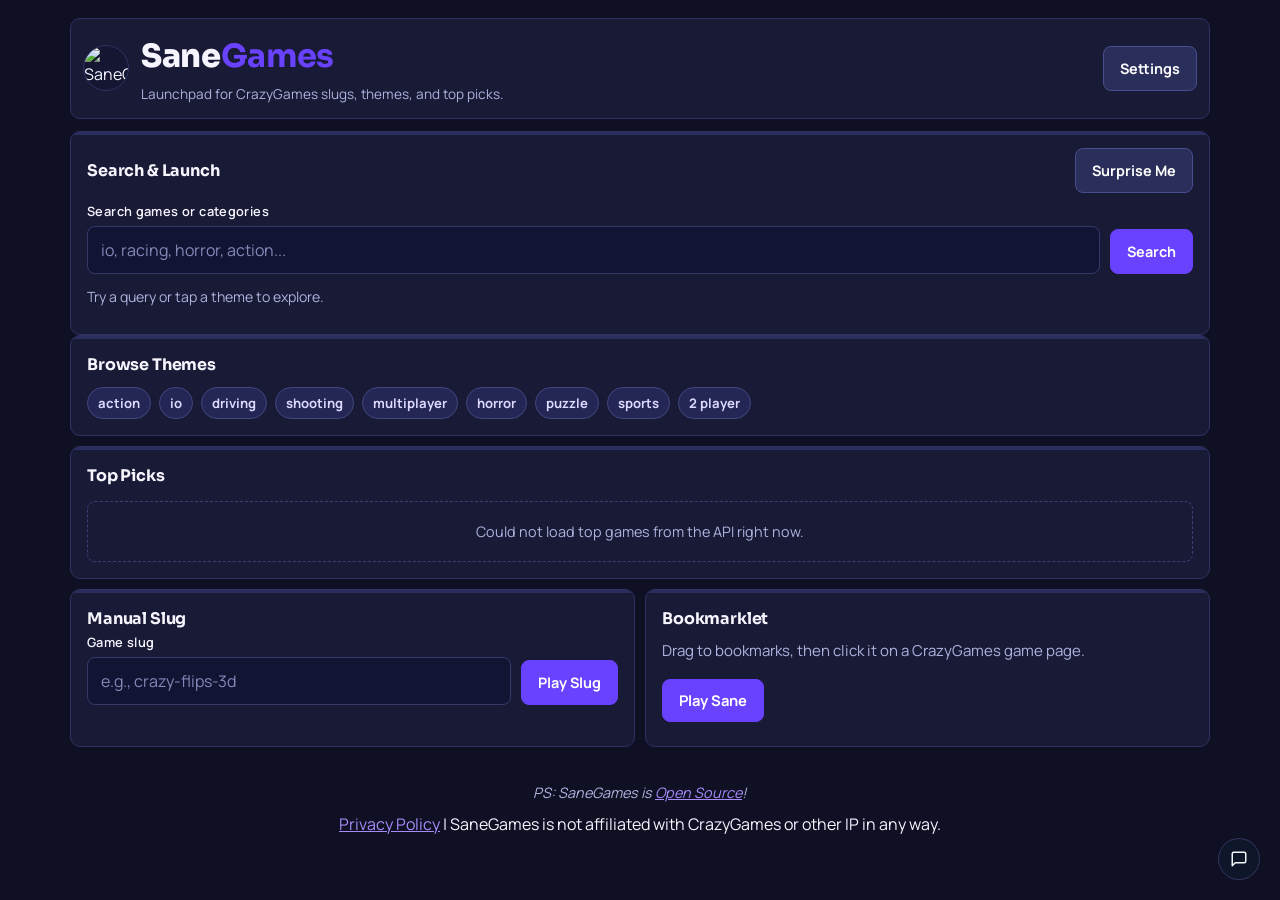
==== commit e175f3b6: "add loader.io" ====
--- a/index.html
+++ b/index.html
@@ -57,68 +57,87 @@
 <body>
     <div class="loader" id="loader" aria-label="Loading game...">Loading…</div>
 
-    <main class="loader" id="gameInput">
-        <div class="hero-section">
-            <img src="assets/logo.png" alt="SaneGames Logo" class="hero-logo" />
-            <h1>Welcome to <b>SaneGames.</b></h1>
-            <h2 id="tagline">
-                Search and browse CrazyGames fast, then play without all the extra clutter.
-            </h2>
-        </div>
+    <main id="gameInput" class="app-shell">
+        <header class="app-header">
+            <div class="brand-wrap">
+                <img src="assets/logo.png" alt="SaneGames Logo" class="hero-logo" />
+                <div>
+                    <h1>Sane<b>Games</b></h1>
+                    <p class="app-subtitle">Launchpad for CrazyGames slugs, themes, and top picks.</p>
+                </div>
+            </div>
+            <button id="openSettingsButton" type="button" class="secondary-button" aria-label="Open settings">Settings</button>
+        </header>
 
-        <section class="search-panel" aria-label="Search CrazyGames titles">
-            <h3>Find Games</h3>
-            <p class="subtle-copy">Powered by the CrazyGames public API search endpoint.</p>
+        <section id="searchPanel" class="search-panel" aria-label="Search CrazyGames titles">
+            <div class="panel-title-row">
+                <h3>Search & Launch</h3>
+                <button id="surpriseButton" type="button" class="secondary-button" aria-label="Play a random popular game">Surprise Me</button>
+            </div>
             <div class="search-row">
                 <div class="search-input-wrap">
-                    <label for="gameSearchInput" class="input-label">Search</label>
-                    <input type="text" placeholder="Try: io, racing, horror, action..." id="gameSearchInput" aria-label="Search games" />
+                    <label for="gameSearchInput" class="input-label">Search games or categories</label>
+                    <input type="text" placeholder="io, racing, horror, action..." id="gameSearchInput" aria-label="Search games" />
                 </div>
                 <button id="searchGamesButton" type="button" aria-label="Search games">Search</button>
-                <button id="surpriseButton" type="button" class="secondary-button" aria-label="Play a random popular game">Surprise Me</button>
             </div>
             <div id="activeBrowseTerm" class="browse-meta" aria-live="polite"></div>
             <div id="searchTags" class="tag-row" aria-label="Search tags"></div>
-            <div id="searchResults" class="game-grid" aria-live="polite"></div>
         </section>
 
-        <section class="browse-panel" aria-label="Browse by themes">
-            <h3>Browse Themes</h3>
-            <div id="browsePills" class="pill-row"></div>
+        <section id="apiDisabledNotice" class="api-disabled-notice" aria-live="polite" hidden>
+            CrazyGames API browsing is disabled in settings. You can still launch games by slug or bookmarklet!
         </section>
 
-        <section class="top-panel" aria-label="Top games">
-            <h3>Top Picks Right Now</h3>
-            <div id="topGamesGrid" class="game-grid"></div>
-        </section>
+        <div id="explorerPanels">
+            <section id="browsePanel" class="browse-panel" aria-label="Browse by themes">
+                <h3>Browse Themes</h3>
+                <div id="browsePills" class="pill-row"></div>
+            </section>
 
-        <section>
-            <h3>Manual Slug Launch</h3>
-            <p>
-                Know the exact slug? Paste it here (example: <code>crazy-flips-3d</code>) and launch immediately.
-            </p>
-            <div class="manual-row">
-                <div>
-                    <label for="gameSlugInput" class="input-label">Game Slug</label>
-                    <input type="text" placeholder="e.g., crazy-flips-3d" id="gameSlugInput" aria-label="Game slug input field. Press Enter or click Play Game to load." />
+            <section class="top-panel" id="topGamesPanel" aria-label="Top games">
+                <div class="panel-title-row">
+                    <h3>Top Picks</h3>
+                    <button id="loadMoreTopGamesButton" type="button" class="secondary-button" aria-label="Load more top games">More</button>
                 </div>
-                <button id="playSlugButton" type="button" aria-label="Load and play the entered game">Play Slug</button>
+                <div id="topGamesGrid" class="game-grid" aria-live="polite"></div>
+            </section>
+
+            <section id="resultsPanel" class="results-panel" aria-label="Search results" hidden>
+                <div class="panel-title-row">
+                    <h3>Search Results</h3>
+                    <button id="clearResultsButton" type="button" class="secondary-button" aria-label="Clear search results">Clear</button>
+                </div>
+                <div id="searchResults" class="game-grid" aria-live="polite"></div>
+            </section>
+
+            <div class="utility-grid">
+                <section>
+                    <h3>Manual Slug</h3>
+                    <div class="manual-row">
+                        <div class="search-input-wrap">
+                            <label for="gameSlugInput" class="input-label">Game slug</label>
+                            <input type="text" placeholder="e.g., crazy-flips-3d" id="gameSlugInput" aria-label="Game slug input field. Press Enter or click Play Slug to load." />
+                        </div>
+                        <button id="playSlugButton" type="button" aria-label="Load and play the entered game">Play Slug</button>
+                    </div>
+                </section>
+
+                <section aria-label="Bookmarklet">
+                    <h3>Bookmarklet</h3>
+                    <p>Drag to bookmarks, then click it on a CrazyGames game page.</p>
+                    <div class="bookmarklet-wrap">
+                        <a href="javascript:(function(){const s='sanegames.elouan.xyz',h=window.location.hostname,f=window.location.href;if(h===s){alert('Hey, don\'t CLICK me here, DRAG me to your bookmarks bar!')}else{const r=/crazygames\.(?:com|id|dev|co\.uk|net|org|[a-z]{2})\/game\/([^\/?#]+)/,m=f.match(r);if(m&&m[1]){const g=m[1],n=`https://sanegames.elouan.xyz/?game=${g}`;window.location.href=n}else{alert('Please navigate to a CrazyGames game page first, then click the bookmarklet.')}}})();"
+                            class="bookmarklet-button" draggable="true"
+                            onclick="event.preventDefault(); alert('Hey, don\'t CLICK me here, DRAG me to your bookmarks bar!');"
+                            role="button"
+                            aria-label="Drag to bookmarks bar to install SaneGames bookmarklet">
+                            Play Sane
+                        </a>
+                    </div>
+                </section>
             </div>
-        </section>
-
-        <section aria-label="Bookmarklet">
-            <h3>Bookmarklet</h3>
-            <p>Drag this button to your bookmarks bar, then click it on any CrazyGames game page.</p>
-            <div style="text-align: center; margin: 0.8em 0;">
-                <a href="javascript:(function(){const s='sanegames.elouan.xyz',h=window.location.hostname,f=window.location.href;if(h===s){alert('Hey, don\'t CLICK me here, DRAG me to your bookmarks bar!')}else{const r=/crazygames\.(?:com|id|dev|co\.uk|net|org|[a-z]{2})\/game\/([^\/?#]+)/,m=f.match(r);if(m&&m[1]){const g=m[1],n=`https://sanegames.elouan.xyz/?game=${g}`;window.location.href=n}else{alert('Please navigate to a CrazyGames game page first, then click the bookmarklet.')}}})();"
-                    class="bookmarklet-button" draggable="true"
-                    onclick="event.preventDefault(); alert('Hey, don\'t CLICK me here, DRAG me to your bookmarks bar!');"
-                    role="button"
-                    aria-label="Drag to bookmarks bar to install SaneGames bookmarklet">
-                    Play Sane
-                </a>
-            </div>
-        </section>
+        </div>
 
         <footer>
             <p>
@@ -131,6 +150,30 @@
         </footer>
     </main>
 
+    <div id="settingsModal" class="settings-modal" hidden>
+        <div class="settings-backdrop" id="settingsBackdrop"></div>
+        <div class="settings-card" role="dialog" aria-modal="true" aria-labelledby="settingsTitle">
+            <div class="settings-header">
+                <h3 id="settingsTitle">SaneGames Settings</h3>
+                <button id="closeSettingsButton" type="button" class="secondary-button" aria-label="Close settings">Close</button>
+            </div>
+            <div class="settings-body">
+                <label class="toggle-row">
+                    <input type="checkbox" id="toggleDisableApi" />
+                    <span>Disable CrazyGames API browsing</span>
+                </label>
+                <label class="toggle-row">
+                    <input type="checkbox" id="toggleDisableTopGames" />
+                    <span>Disable Top Picks section</span>
+                </label>
+                <label class="toggle-row">
+                    <input type="checkbox" id="toggleDisablePalmframe" />
+                    <span>Disable Palmframe feedback widget</span>
+                </label>
+            </div>
+        </div>
+    </div>
+
     <script src="palmframe.js"></script>
     <palmframe-widget project="w82cB8t3Jgv0" />
     <script src="main.js"></script>
--- a/style.css
+++ b/style.css
@@ -1,4 +1,17 @@
-@import url('https://fonts.googleapis.com/css2?family=Chakra+Petch:wght@500;600;700&family=Space+Grotesk:wght@400;500;600;700&display=swap');
+@import url('https://fonts.googleapis.com/css2?family=Sora:wght@500;600;700;800&family=Manrope:wght@400;500;600;700&display=swap');
+
+:root {
+    --bg: #0f1024;
+    --panel: #181a36;
+    --panel-2: #1f2143;
+    --border: #2f3262;
+    --text: #f6f5ff;
+    --muted: #afb3de;
+    --primary: #6842ff;
+    --primary-2: #7a58ff;
+    --chip: #242755;
+    --stripe: #2a2d60;
+}
 
 html {
     scroll-behavior: smooth;
@@ -8,15 +21,11 @@
     width: 100%;
     margin: 0;
     min-height: 100vh;
-    color: #eef4ff;
-    font-family: 'Space Grotesk', 'Segoe UI', sans-serif;
+    color: var(--text);
+    font-family: 'Manrope', 'Segoe UI', sans-serif;
     font-size: 16px;
     line-height: 1.6;
-    background:
-        radial-gradient(circle at 15% 85%, rgba(28, 62, 101, 0.48) 0%, rgba(11, 21, 40, 0) 42%),
-        radial-gradient(circle at 85% 8%, rgba(11, 95, 113, 0.42) 0%, rgba(10, 16, 33, 0) 45%),
-        linear-gradient(170deg, #08101f 0%, #0b1630 56%, #121737 100%);
-    background-attachment: fixed;
+    background: var(--bg);
 }
 
 .loader {
@@ -33,64 +42,68 @@
     margin: 0.45em 0;
 }
 
-main {
+.app-shell {
     width: min(1140px, calc(100vw - 36px));
     margin: 0 auto;
-    padding: 32px 20px 28px;
+    padding: 18px 8px 22px;
 }
 
 h1, h2, h3, h4, h5, h6 {
-    font-family: 'Chakra Petch', 'Space Grotesk', sans-serif;
-    letter-spacing: -0.02em;
+    font-family: 'Sora', 'Manrope', sans-serif;
+    letter-spacing: -0.01em;
 }
 
 h1 {
-    font-size: clamp(2rem, 4vw, 2.8rem);
-    margin: 0.12em 0 0.2em 0;
-    color: #ffffff;
+    font-size: clamp(1.5rem, 2.6vw, 2rem);
+    margin: 0;
+    color: var(--text);
+    font-weight: 800;
+}
+
+h1 b {
+    color: var(--primary);
+}
+
+h3 {
+    font-size: 1rem;
+    margin: 0;
+    color: var(--text);
     font-weight: 700;
 }
 
-h1 b {
-    background: linear-gradient(100deg, #68e5ff 0%, #8fc5ff 42%, #5df0d5 100%);
-    -webkit-background-clip: text;
-    -webkit-text-fill-color: transparent;
-    background-clip: text;
-}
-
-h2 {
-    font-size: 1rem;
-    margin: 0.35em auto 0;
-    max-width: 720px;
-    color: #c7d3ee;
-    font-weight: 500;
-    letter-spacing: 0;
-}
-
-h3 {
-    font-size: 1.08rem;
-    margin: 0 0 0.5em 0;
-    color: #ecf5ff;
-    font-weight: 700;
-}
-
 p {
-    margin: 0.6em 0;
-    color: #c5d3ef;
+    margin: 0.5em 0;
+    color: var(--muted);
     font-size: 0.94rem;
 }
 
 section {
-    margin: 1.2em 0;
-    padding: 1.2em;
-    border: 1px solid rgba(92, 124, 165, 0.24);
-    background: linear-gradient(145deg, rgba(16, 31, 58, 0.78), rgba(9, 17, 33, 0.78));
-    box-shadow: 0 20px 45px rgba(4, 10, 22, 0.3);
-    border-radius: 12px;
+    margin: 0;
+    padding: 1rem;
+    border: 1px solid var(--border);
+    background: var(--panel);
+    border-radius: 10px;
+    position: relative;
+    overflow: hidden;
+}
+
+section::before {
+    content: "";
+    position: absolute;
+    left: 0;
+    top: 0;
+    width: 100%;
+    height: 3px;
+    background: var(--stripe);
+}
+
+section > * {
+    position: relative;
+    z-index: 1;
 }
 
 footer {
-    margin-top: 1.5em;
+    margin-top: 1.1em;
     padding-top: 0.75em;
     text-align: center;
 }
@@ -105,103 +118,124 @@
 }
 
 code {
-    background: rgba(25, 44, 73, 0.7);
-    border: 1px solid rgba(111, 149, 196, 0.35);
+    background: #21234a;
+    border: 1px solid #3d4178;
     padding: 2px 6px;
     border-radius: 4px;
     font-family: 'SFMono-Regular', Menlo, Consolas, monospace;
-    color: #a7ffd8;
+    color: #cfc7ff;
     font-size: 0.86em;
 }
 
-.hero-section {
-    text-align: center;
-    margin-bottom: 1.1em;
+.app-header {
+    display: flex;
+    align-items: center;
+    justify-content: space-between;
+    gap: 14px;
+    margin-bottom: 12px;
+    padding: 12px;
+    border: 1px solid var(--border);
+    border-radius: 10px;
+    background: var(--panel);
+}
+
+.brand-wrap {
+    display: flex;
+    align-items: center;
+    gap: 12px;
 }
 
 .hero-logo {
-    width: 70px;
+    width: 44px;
+    height: 44px;
+    margin: 0;
+    border-radius: 999px;
+    border: 1px solid var(--border);
+    background: #141632;
+}
+
+.app-subtitle {
+    margin: 2px 0 0 0;
+    font-size: 0.85rem;
+}
+
+.panel-title-row {
+    display: flex;
+    align-items: center;
+    justify-content: space-between;
+    gap: 12px;
+    margin-bottom: 8px;
+}
+
+.input-label {
     display: block;
-    margin: 0 auto 0.55em;
-    filter: drop-shadow(0 6px 16px rgba(23, 113, 180, 0.33));
-}
-
-.subtle-copy {
-    margin-top: -0.1em;
-    font-size: 0.84rem;
+    margin-bottom: 0.38em;
+    color: var(--text);
+    font-size: 0.8rem;
     letter-spacing: 0.03em;
-    text-transform: uppercase;
-    color: #84c9df;
+    text-transform: none;
+    font-weight: 600;
+    text-align: left;
 }
 
 .search-row,
 .manual-row {
-    display: flex;
-    align-items: flex-end;
+    display: grid;
+    grid-template-columns: 1fr auto;
+    align-items: end;
     gap: 10px;
-    flex-wrap: wrap;
 }
 
 .search-input-wrap {
-    flex: 1;
-    min-width: 230px;
-}
-
-.input-label {
-    display: block;
-    margin-bottom: 0.45em;
-    color: #d9e8ff;
-    font-size: 0.87em;
-    letter-spacing: 0.05em;
-    text-transform: uppercase;
-    font-weight: 600;
+    min-width: 0;
 }
 
 input[type='text'] {
     width: 100%;
     box-sizing: border-box;
-    padding: 11px 12px;
-    border: 1px solid rgba(120, 168, 215, 0.34);
+    padding: 12px 13px;
+    border: 1px solid #35396a;
     border-radius: 8px;
-    font-size: 0.97em;
-    background: rgba(8, 17, 32, 0.86);
-    color: #f0f7ff;
+    font-size: 1rem;
+    background: #111433;
+    color: var(--text);
     transition: border-color 0.18s ease, box-shadow 0.18s ease;
     font-family: inherit;
+    text-align: left;
 }
 
 input[type='text']:focus {
     outline: none;
-    border-color: #6fcbff;
-    box-shadow: 0 0 0 3px rgba(111, 203, 255, 0.2);
+    border-color: var(--primary-2);
+    box-shadow: 0 0 0 2px rgba(104, 66, 255, 0.24);
 }
 
 input[type='text']::placeholder {
-    color: #89a9d2;
+    color: #8489b9;
 }
 
 button {
-    padding: 11px 16px;
-    border: 1px solid rgba(89, 170, 212, 0.65);
+    padding: 12px 16px;
+    border: 1px solid var(--primary);
     border-radius: 8px;
-    background: linear-gradient(130deg, #1380af, #3169c8);
+    background: var(--primary);
     color: white;
-    font-size: 0.92em;
+    font-size: 0.9rem;
     font-weight: 700;
-    letter-spacing: 0.02em;
+    letter-spacing: 0;
     cursor: pointer;
-    transition: transform 0.15s ease, box-shadow 0.15s ease, filter 0.15s ease;
+    transition: background-color 0.15s ease, border-color 0.15s ease;
     font-family: inherit;
+    white-space: nowrap;
 }
 
 button:hover {
-    transform: translateY(-1px);
-    box-shadow: 0 10px 24px rgba(20, 104, 171, 0.35);
-    filter: brightness(1.06);
+    background: #7a58ff;
+    border-color: #7a58ff;
 }
 
 button:focus {
-    outline: 2px solid #8cd5ff;
+    outline: 2px solid #b5a4ff;
     outline-offset: 2px;
 }
 
@@ -211,15 +245,21 @@
 }
 
 .secondary-button {
-    background: linear-gradient(130deg, #31396d, #334f7c);
-    border-color: rgba(123, 150, 208, 0.5);
+    background: #2a2e5a;
+    border-color: #474e8e;
+}
+
+.secondary-button:hover {
+    background: #353b74;
+    border-color: #575fae;
 }
 
 .browse-meta {
     margin-top: 0.8em;
     min-height: 1.2em;
-    color: #98bbdf;
+    color: var(--muted);
     font-size: 0.88rem;
+    text-align: left;
 }
 
 .tag-row,
@@ -227,14 +267,15 @@
     display: flex;
     flex-wrap: wrap;
     gap: 8px;
-    margin-top: 0.7em;
+    margin-top: 0.6em;
+    justify-content: flex-start;
 }
 
 .tag-chip,
 .pill-button {
-    border: 1px solid rgba(109, 149, 196, 0.45);
-    background: rgba(19, 43, 73, 0.68);
-    color: #dff3ff;
+    border: 1px solid #41467e;
+    background: var(--chip);
+    color: #ddd9ff;
     padding: 6px 10px;
     font-size: 0.82rem;
     border-radius: 999px;
@@ -246,31 +287,39 @@
 
 .tag-chip:hover,
 .pill-button:hover {
-    background: rgba(53, 101, 161, 0.7);
+    background: #2d3264;
 }
 
 .game-grid {
-    margin-top: 0.9em;
+    margin-top: 0.8em;
     display: grid;
     grid-template-columns: repeat(auto-fill, minmax(200px, 1fr));
     gap: 12px;
 }
 
+.compact-grid {
+    grid-template-columns: repeat(2, minmax(0, 1fr));
+}
+
+.top-panel .game-grid {
+    grid-template-columns: repeat(auto-fill, minmax(160px, 1fr));
+}
+
 .game-card {
     display: flex;
     flex-direction: column;
-    background: linear-gradient(155deg, rgba(15, 36, 68, 0.85), rgba(9, 17, 31, 0.9));
-    border: 1px solid rgba(106, 146, 189, 0.34);
+    background: var(--panel-2);
+    border: 1px solid #323768;
     border-radius: 10px;
     overflow: hidden;
     text-decoration: none;
     color: inherit;
-    transition: transform 0.18s ease, border-color 0.18s ease;
+    transition: border-color 0.18s ease, background-color 0.18s ease;
 }
 
 .game-card:hover {
-    transform: translateY(-2px);
-    border-color: rgba(118, 210, 228, 0.7);
+    border-color: var(--primary-2);
+    background: #232754;
 }
 
 .game-thumb {
@@ -278,7 +327,7 @@
     aspect-ratio: 16 / 9;
     object-fit: cover;
     display: block;
-    background: rgba(6, 12, 23, 0.9);
+    background: #111433;
 }
 
 .game-card-content {
@@ -290,7 +339,7 @@
     display: block;
     font-size: 0.91rem;
     font-weight: 600;
-    color: #f3f9ff;
+    color: var(--text);
     line-height: 1.33;
 }
 
@@ -306,19 +355,109 @@
     font-weight: 600;
     border-radius: 999px;
     padding: 3px 8px;
-    background: rgba(52, 104, 161, 0.48);
-    border: 1px solid rgba(127, 183, 235, 0.45);
-    color: #d3e9ff;
+    background: #2a2f5d;
+    border: 1px solid #434a86;
+    color: #d4ceff;
 }
 
 .empty-state {
-    color: #95b4d7;
+    color: var(--muted);
     font-size: 0.9rem;
     grid-column: 1 / -1;
     text-align: center;
     padding: 18px 12px;
-    border: 1px dashed rgba(97, 136, 177, 0.45);
+    border: 1px dashed #3a3f75;
     border-radius: 8px;
+}
+
+.search-panel,
+.results-panel,
+.browse-panel,
+.top-panel {
+    text-align: left;
+}
+
+#explorerPanels {
+    display: grid;
+    gap: 10px;
+}
+
+.utility-grid {
+    display: grid;
+    grid-template-columns: repeat(2, minmax(0, 1fr));
+    gap: 10px;
+}
+
+.bookmarklet-wrap {
+    text-align: left;
+    margin-top: 8px;
+}
+
+.api-disabled-notice {
+    margin-top: 10px;
+    color: #c9bcff;
+    background: #1d1f3f;
+}
+
+.settings-modal {
+    position: fixed;
+    inset: 0;
+    z-index: 2400;
+    display: grid;
+    place-items: center;
+}
+
+.settings-modal[hidden] {
+    display: none !important;
+}
+
+.settings-backdrop {
+    position: absolute;
+    inset: 0;
+    background: rgba(8, 9, 24, 0.7);
+}
+
+.settings-card {
+    position: relative;
+    width: min(520px, calc(100vw - 24px));
+    background: var(--panel);
+    border: 1px solid var(--border);
+    border-radius: 10px;
+    padding: 14px;
+    box-shadow: 0 26px 80px rgba(7, 8, 24, 0.65);
+}
+
+.settings-header {
+    display: flex;
+    align-items: center;
+    justify-content: space-between;
+    gap: 8px;
+    margin-bottom: 10px;
+    padding-bottom: 8px;
+    border-bottom: 1px solid var(--border);
+}
+
+.settings-body {
+    display: grid;
+    gap: 10px;
+}
+
+.toggle-row {
+    display: flex;
+    align-items: center;
+    gap: 10px;
+    font-size: 0.95rem;
+    color: var(--text);
+    background: var(--panel-2);
+    border: 1px solid #34376c;
+    border-radius: 8px;
+    padding: 10px;
+}
+
+.toggle-row input[type='checkbox'] {
+    width: 18px;
+    height: 18px;
+    accent-color: var(--primary);
 }
 
 .css-inwm4l,
@@ -361,7 +500,7 @@
 .bookmarklet-button {
     display: inline-block;
     padding: 9px 16px;
-    background: linear-gradient(130deg, #1380af, #3169c8);
+    background: var(--primary);
     color: white;
     font-size: 0.92em;
     font-weight: 700;
@@ -370,22 +509,22 @@
     cursor: grab;
     transition: all 0.15s ease;
     user-select: none;
-    border: 1px solid rgba(89, 170, 212, 0.7);
+    border: 1px solid var(--primary);
     margin: 0.5em 0;
 }
 
 .bookmarklet-button:hover {
-    filter: brightness(1.08);
-    border-color: rgba(137, 216, 234, 0.85);
+    background: #7a58ff;
+    border-color: #7a58ff;
 }
 
 .bookmarklet-button:active {
     cursor: grabbing;
-    filter: brightness(0.92);
+    background: #5935e8;
 }
 
 .bookmarklet-button:focus {
-    outline: 2px solid #8cd5ff;
+    outline: 2px solid #b5a4ff;
     outline-offset: 2px;
 }
 
@@ -499,54 +638,47 @@
 /* Responsive adjustments for very small screens */
 @media (max-width: 768px) {
     h1 {
-        font-size: 2.2rem;
-    }
-
-    h2 {
-        font-size: 1.05rem;
+        font-size: 1.3rem;
     }
 
     h3 {
-        font-size: 1.1rem;
-    }
-
-    main {
-        padding: 30px 16px;
+        font-size: 0.95rem;
     }
 
     .loader {
         padding: 30px 16px;
     }
 
-    main {
+    .app-shell {
         width: calc(100vw - 20px);
         padding: 20px 8px 24px;
     }
 
+    .app-header {
+        align-items: flex-start;
+        flex-direction: column;
+    }
+
+    .utility-grid {
+        grid-template-columns: 1fr;
+    }
+
     section {
         padding: 0.95em;
     }
 }
 
 @media (max-width: 600px) {
-    h1 {
-        font-size: 1.8rem;
-    }
-
-    h2 {
-        font-size: 1rem;
-    }
-
     h3 {
-        font-size: 1rem;
-    }
-
-    section {
-        margin: 1em 0;
+        font-size: 0.92rem;
     }
 
     .search-row,
     .manual-row {
+        grid-template-columns: 1fr;
+    }
+
+    .panel-title-row {
         flex-direction: column;
         align-items: stretch;
     }
@@ -560,8 +692,20 @@
         grid-template-columns: repeat(2, minmax(0, 1fr));
     }
 
+    .top-panel .game-grid {
+        grid-template-columns: repeat(2, minmax(0, 1fr));
+    }
+
+    .compact-grid {
+        grid-template-columns: repeat(2, minmax(0, 1fr));
+    }
+
     .game-title {
         font-size: 0.82rem;
+    }
+
+    .settings-card {
+        padding: 12px;
     }
 
     #cookieConsentBanner {
